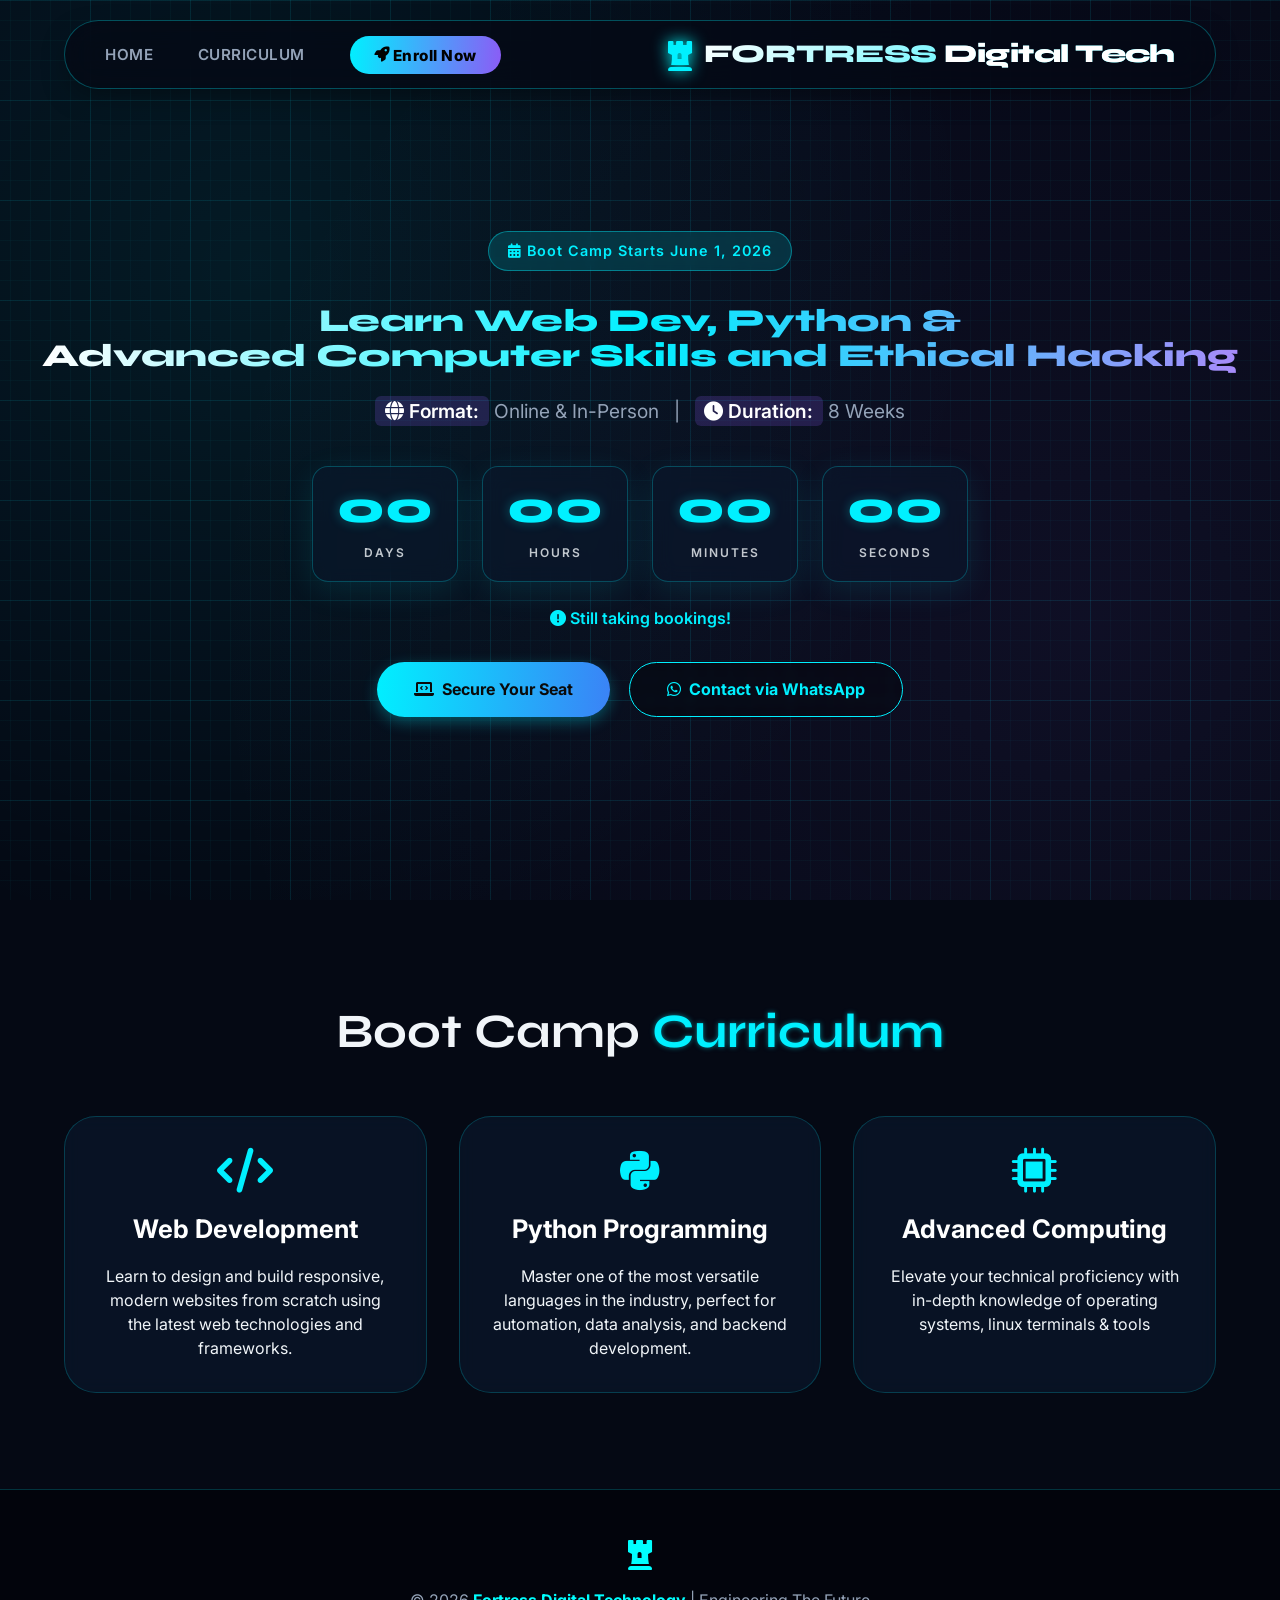
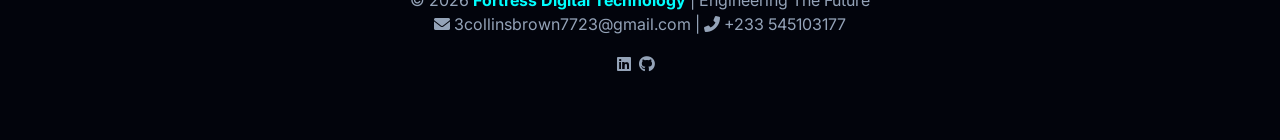
==== index.html @ ab8102ab "Update index.html" ====
<!DOCTYPE html>
<html lang="en">
<head>
    <meta charset="UTF-8">
    <meta name="viewport" content="width=device-width, initial-scale=1.0, viewport-fit=cover">
    <title>Fortress Digital Technology | Boot Camp</title>
    
    <link rel="preconnect" href="https://fonts.googleapis.com">
    <link rel="preconnect" href="https://fonts.gstatic.com" crossorigin>
    <link rel="stylesheet" href="https://cdnjs.cloudflare.com/ajax/libs/font-awesome/6.0.0-beta3/css/all.min.css">
    <link href="https://fonts.googleapis.com/css2?family=Inter:wght@300;400;600;800&family=Syne:wght@600;800&display=swap" rel="stylesheet">
    
    <style>
        * {
            margin: 0;
            padding: 0;
            box-sizing: border-box;
        }

        :root {
            --deep-space: #050914;
            --cosmic-blue: #0a192f;
            --neon-cyan: #00f0ff;
            --neon-purple: #8b5cf6;
            --glow-blue: #3b82f6;
            --text-white: #f1f5f9;
            --text-dim: #94a3b8;
            --glass-bg: rgba(15, 25, 45, 0.65);
            --glass-border: rgba(0, 240, 255, 0.2);
            --transition: all 0.35s cubic-bezier(0.2, 0.9, 0.4, 1.1);
        }

        body {
            font-family: 'Inter', sans-serif;
            background: var(--deep-space);
            color: var(--text-white);
            overflow-x: hidden;
            line-height: 1.5;
        }

        /* ========= ENGINEERING SCHEMATIC BACKGROUND ========= */
        .engineering-bg {
            position: fixed;
            top: 0;
            left: 0;
            width: 100vw;
            height: 100vh;
            background-color: var(--deep-space);
            /* Technical Blueprint Grid */
            background-image: 
                linear-gradient(rgba(0, 240, 255, 0.03) 1px, transparent 1px),
                linear-gradient(90deg, rgba(0, 240, 255, 0.03) 1px, transparent 1px),
                linear-gradient(rgba(0, 240, 255, 0.08) 1px, transparent 1px),
                linear-gradient(90deg, rgba(0, 240, 255, 0.08) 1px, transparent 1px);
            /* Minor grid 20px, Major grid 100px */
            background-size: 20px 20px, 20px 20px, 100px 100px, 100px 100px;
            background-position: center center;
            z-index: -3;
        }

        /* animated gradient orbs to complement the grid */
        .bg-orb {
            position: fixed;
            top: 0;
            left: 0;
            width: 100%;
            height: 100%;
            background: radial-gradient(circle at 20% 30%, rgba(0, 240, 255, 0.08), transparent 60%),
                        radial-gradient(circle at 85% 70%, rgba(139, 92, 246, 0.08), transparent 70%);
            pointer-events: none;
            z-index: -2;
        }

        /* custom scroll */
        ::-webkit-scrollbar { width: 6px; }
        ::-webkit-scrollbar-track { background: #0a0f1a; }
        ::-webkit-scrollbar-thumb { background: var(--neon-cyan); border-radius: 10px; }

        /* ========= MODERN GLASS NAVIGATION ========= */
        .navbar {
            position: fixed;
            top: 20px;
            left: 50%;
            transform: translateX(-50%);
            width: 90%;
            max-width: 1300px;
            background: rgba(5, 9, 20, 0.75);
            backdrop-filter: blur(18px);
            border-radius: 60px;
            padding: 0.9rem 2.5rem;
            display: flex;
            justify-content: space-between;
            align-items: center;
            z-index: 1000;
            border: 1px solid rgba(0, 240, 255, 0.3);
            box-shadow: 0 10px 30px -10px rgba(0,0,0,0.5);
            transition: all 0.3s ease;
        }

        .navbar.scrolled {
            top: 0;
            border-radius: 0 0 30px 30px;
            width: 100%;
            background: rgba(5, 9, 20, 0.95);
            border-top: none;
        }

        .logo {
            display: flex;
            align-items: center;
            gap: 12px;
        }

        .logo-icon {
            font-size: 2rem;
            color: var(--neon-cyan);
            filter: drop-shadow(0 0 8px cyan);
        }

        .logo-text {
            font-family: 'Syne', sans-serif;
            font-weight: 800;
            font-size: 1.6rem;
            letter-spacing: -0.02em;
            background: linear-gradient(135deg, #fff, var(--neon-cyan));
            -webkit-background-clip: text;
            background-clip: text;
            color: transparent;
        }

        .nav-links {
            display: flex;
            gap: 2.8rem;
            list-style: none;
            align-items: center;
        }

        .nav-links a {
            text-decoration: none;
            color: var(--text-dim);
            font-weight: 600;
            font-size: 0.95rem;
            transition: var(--transition);
            letter-spacing: 0.5px;
            position: relative;
        }

        .nav-links a:hover {
            color: var(--neon-cyan);
        }

        .nav-links a::after {
            content: '';
            position: absolute;
            bottom: -6px;
            left: 0;
            width: 0%;
            height: 2px;
            background: var(--neon-cyan);
            transition: 0.3s;
        }

        .nav-links a:hover::after {
            width: 100%;
        }

        .nav-cta {
            background: linear-gradient(95deg, var(--neon-cyan), var(--neon-purple));
            padding: 0.6rem 1.5rem;
            border-radius: 40px;
            color: #010101 !important;
            font-weight: 800 !important;
        }

        .nav-cta:hover {
            transform: scale(1.05);
            box-shadow: 0 0 15px var(--neon-cyan);
            color: black !important;
        }

        .menu-btn {
            display: none;
            font-size: 1.8rem;
            background: none;
            border: none;
            color: var(--neon-cyan);
            cursor: pointer;
        }

        /* hero section — cinematic */
        .hero {
            min-height: 100vh;
            display: flex;
            align-items: center;
            justify-content: center;
            text-align: center;
            padding: 7rem 2rem 4rem;
            position: relative;
        }

        .hero-badge {
            background: rgba(0, 240, 255, 0.15);
            border: 1px solid rgba(0,240,255,0.4);
            border-radius: 100px;
            padding: 0.5rem 1.2rem;
            display: inline-block;
            font-size: 0.9rem;
            font-weight: 600;
            letter-spacing: 1px;
            margin-bottom: 2rem;
            backdrop-filter: blur(4px);
            color: var(--neon-cyan);
        }

        .hero h1 {
            font-family: 'Syne', sans-serif;
            font-size: 2rem;
            font-weight: 800;
            line-height: 1.1;
            background: linear-gradient(to right, #ffffff, var(--neon-cyan), #a78bfa);
            -webkit-background-clip: text;
            background-clip: text;
            color: transparent;
            margin-bottom: 1.5rem;
        }

        .hero p {
            font-size: 1.2rem;
            color: var(--text-dim);
            max-width: 650px;
            margin: 0 auto 1rem;
        }
        
        .hero-highlight {
            font-weight: 600;
            color: #fff;
            background: rgba(139, 92, 246, 0.2);
            padding: 0.2rem 0.6rem;
            border-radius: 6px;
        }

        /* ========= ANIMATED COUNTDOWN CLOCK STYLES ========= */
        .countdown-container {
            display: flex;
            justify-content: center;
            gap: 1.5rem;
            margin: 2.5rem 0 1.5rem 0;
            flex-wrap: wrap;
        }

        .countdown-box {
            background: rgba(10, 25, 47, 0.5);
            backdrop-filter: blur(10px);
            border: 1px solid rgba(0, 240, 255, 0.25);
            border-radius: 16px;
            padding: 1.2rem 1.5rem;
            min-width: 100px;
            box-shadow: 0 8px 32px 0 rgba(0, 240, 255, 0.1);
            display: flex;
            flex-direction: column;
            align-items: center;
            transition: var(--transition);
        }

        .countdown-box:hover {
            border-color: var(--neon-cyan);
            box-shadow: 0 8px 32px 0 rgba(0, 240, 255, 0.25);
            transform: translateY(-3px);
        }

        .countdown-number {
            font-family: 'Syne', sans-serif;
            font-size: 2.8rem;
            font-weight: 800;
            color: var(--neon-cyan);
            line-height: 1;
            text-shadow: 0 0 12px rgba(0, 240, 255, 0.3);
            display: inline-block;
        }

        .countdown-label {
            font-size: 0.75rem;
            text-transform: uppercase;
            letter-spacing: 2px;
            color: var(--text-white);
            margin-top: 0.8rem;
            font-weight: 600;
            opacity: 0.8;
        }

        /* The Animation Keyframes */
        @keyframes tickPulse {
            0% { transform: scale(1); text-shadow: 0 0 12px rgba(0, 240, 255, 0.3); }
            50% { transform: scale(1.15); color: #fff; text-shadow: 0 0 25px rgba(0, 240, 255, 0.9); }
            100% { transform: scale(1); text-shadow: 0 0 12px rgba(0, 240, 255, 0.3); }
        }

        .animate-tick {
            animation: tickPulse 0.3s ease-out;
        }
        /* =================================================== */

        .hero-buttons {
            display: flex;
            gap: 1.2rem;
            justify-content: center;
            flex-wrap: wrap;
            margin-top: 2rem;
        }

        .btn-primary {
            background: linear-gradient(95deg, #00f0ff, #3b82f6);
            padding: 0.9rem 2.3rem;
            border-radius: 40px;
            font-weight: 700;
            text-decoration: none;
            color: #0a0a0a;
            transition: 0.2s;
            border: none;
            font-size: 1rem;
            box-shadow: 0 5px 15px rgba(0,240,255,0.3);
            display: inline-flex;
            align-items: center;
            gap: 8px;
        }

        .btn-secondary {
            background: transparent;
            border: 1.5px solid var(--neon-cyan);
            padding: 0.9rem 2.3rem;
            border-radius: 40px;
            font-weight: 700;
            text-decoration: none;
            color: var(--neon-cyan);
            transition: 0.2s;
            display: inline-flex;
            align-items: center;
            gap: 8px;
            background: rgba(0, 0, 0, 0.3);
            backdrop-filter: blur(4px);
        }

        .btn-primary:hover {
            transform: translateY(-3px);
            box-shadow: 0 10px 25px rgba(0,240,255,0.5);
        }

        .btn-secondary:hover {
            background: rgba(0,240,255,0.2);
            transform: translateY(-3px);
        }

        /* sections */
        section {
            padding: 6rem 5%;
            max-width: 1400px;
            margin: 0 auto;
        }

        .section-title {
            font-family: 'Syne', sans-serif;
            font-size: 3rem;
            font-weight: 700;
            text-align: center;
            margin-bottom: 3rem;
        }

        .section-title span {
            color: var(--neon-cyan);
            text-shadow: 0 0 5px rgba(0,240,255,0.5);
        }

        .services-grid {
            display: grid;
            grid-template-columns: repeat(auto-fit, minmax(280px, 1fr));
            gap: 2rem;
            margin-top: 2rem;
        }

        .service-card {
            background: rgba(10, 25, 47, 0.6);
            backdrop-filter: blur(8px);
            border-radius: 2rem;
            padding: 2rem;
            transition: var(--transition);
            border: 1px solid rgba(0,240,255,0.2);
            text-align: center;
        }

        .service-card:hover {
            transform: translateY(-12px);
            border-color: var(--neon-cyan);
            box-shadow: 0 20px 35px -12px rgba(0,240,255,0.2);
        }

        .service-icon {
            font-size: 2.8rem;
            color: var(--neon-cyan);
            margin-bottom: 1rem;
        }

        .service-card h3 {
            font-size: 1.6rem;
            margin-bottom: 1rem;
            color: #fff;
        }

        footer {
            text-align: center;
            padding: 3rem;
            border-top: 1px solid rgba(0,240,255,0.2);
            background: #02040c;
            color: var(--text-dim);
            position: relative;
            z-index: 10;
        }

        .reveal {
            opacity: 0;
            transform: translateY(35px);
            transition: all 0.9s cubic-bezier(0.2, 0.9, 0.3, 1.2);
        }

        .reveal.active {
            opacity: 1;
            transform: translateY(0);
        }

        @media (max-width: 900px) {
            .navbar {
                width: 95%;
                padding: 0.8rem 1.5rem;
            }
            .nav-links {
                position: fixed;
                top: 0;
                right: -100%;
                height: 100vh;
                width: 70%;
                background: #050b18f2;
                backdrop-filter: blur(20px);
                flex-direction: column;
                justify-content: center;
                gap: 2rem;
                transition: 0.4s;
                border-left: 1px solid cyan;
                z-index: 999;
            }
            .nav-links.active {
                right: 0;
            }
            .menu-btn {
                display: block;
                z-index: 1001;
            }
            .hero h1 {
                font-size: 2.8rem;
            }
            .section-title {
                font-size: 2.2rem;
            }
        }

        @media (max-width: 550px) {
            .hero h1 { font-size: 2rem; }
            .countdown-container { gap: 0.8rem; }
            .countdown-box { padding: 0.8rem 1rem; min-width: 75px; border-radius: 12px; }
            .countdown-number { font-size: 2rem; }
            .countdown-label { font-size: 0.65rem; }
        }
    </style>
</head>
<body>

<!-- Technical Engineering Background Elements -->
<div class="engineering-bg"></div>
<div class="bg-orb"></div>

<nav class="navbar" id="navbar">
    <ul class="nav-links" id="navLinks">
        <li><a href="/index.html">HOME</a></li>
        <li><a href="#curriculum">CURRICULUM</a></li>
        <li><a href="#enroll" class="nav-cta"><i class="fas fa-rocket"></i> Enroll Now</a></li>
    </ul>
    <div class="logo">
        <i class="fas fa-chess-rook logo-icon"></i>
        <span class="logo-text">FORTRESS<span style="color:white"> Digital Tech</span></span>
    </div>

    <button class="menu-btn" id="menuToggle"><i class="fas fa-bars"></i></button>
</nav>

<section id="home" class="hero">
    <div class="hero-content reveal">
        <div class="hero-badge"><i class="fas fa-calendar-alt"></i> Boot Camp Starts June 1, 2026</div>
        
        <h1>Learn Web Dev, Python & <br><span>Advanced Computer Skills and Ethical Hacking </span></h1>
        
     
        <p style="margin-top: 1.5rem;">
            <span class="hero-highlight"><i class="fas fa-globe"></i> Format:</span> Online & In-Person &nbsp;&nbsp;|&nbsp;&nbsp; 
            <span class="hero-highlight"><i class="fas fa-clock"></i> Duration:</span> 8 Weeks
        </p>

        <!-- ========= COUNTDOWN CLOCK HTML ========= -->
        <div class="countdown-container">
            <div class="countdown-box">
                <span id="days" class="countdown-number">00</span>
                <span class="countdown-label">Days</span>
            </div>
            <div class="countdown-box">
                <span id="hours" class="countdown-number">00</span>
                <span class="countdown-label">Hours</span>
            </div>
            <div class="countdown-box">
                <span id="minutes" class="countdown-number">00</span>
                <span class="countdown-label">Minutes</span>
            </div>
            <div class="countdown-box">
                <span id="seconds" class="countdown-number">00</span>
                <span class="countdown-label">Seconds</span>
            </div>
        </div>
        <!-- ======================================== -->

        <p style="color: var(--neon-cyan); font-weight: 600; font-size: 1rem; margin-top: 0.5rem;">
            <i class="fas fa-exclamation-circle"></i> Still taking bookings!
        </p>

        <div class="hero-buttons">
            <a href="mailto:3collinsbrown7723@gmail.com" class="btn-primary"><i class="fas fa-laptop-code"></i> Secure Your Seat</a>
            <a href="https://wa.me/233545103177" class="btn-secondary" target="_blank"><i class="fab fa-whatsapp"></i> Contact via WhatsApp</a>
        </div>
    </div>
</section>

<section id="curriculum">
    <h2 class="section-title">Boot Camp <span>Curriculum</span></h2>
    <div class="services-grid reveal">
        <div class="service-card">
            <i class="fas fa-code service-icon"></i>
            <h3>Web Development</h3>
            <p>Learn to design and build responsive, modern websites from scratch using the latest web technologies and frameworks.</p>
        </div>
        <div class="service-card">
            <i class="fab fa-python service-icon"></i>
            <h3>Python Programming</h3>
            <p>Master one of the most versatile languages in the industry, perfect for automation, data analysis, and backend development.</p>
        </div>
        <div class="service-card">
            <i class="fas fa-microchip service-icon"></i>
            <h3>Advanced Computing</h3>
            <p>Elevate your technical proficiency with in-depth knowledge of operating systems, linux terminals & tools</p>
        </div>
    </div>
</section>

<footer>
    <div style="margin-bottom: 1rem;">
        <i class="fas fa-chess-rook" style="font-size: 2rem; color: cyan;"></i>
        <p style="margin-top: 1rem;">&copy; 2026 <strong style="color:cyan;">Fortress Digital Technology</strong> | Engineering The Future</p>
        <p><i class="fas fa-envelope"></i> 3collinsbrown7723@gmail.com  |  <i class="fas fa-phone-alt"></i> +233 545103177</p>
        <div style="margin-top: 1rem; letter-spacing: 2px;">
            <i class="fab fa-linkedin"></i>  <i class="fab fa-github"></i>  <i class="fab fa-x-twitter"></i>
        </div>
    </div>
</footer>

<script>
    // INTERACTIVITY: SCROLL NAV, MOBILE MENU, REVEAL ANIMATIONS, SMOOTH SCROLL
    const navbar = document.getElementById('navbar');
    const menuBtn = document.getElementById('menuToggle');
    const navLinks = document.getElementById('navLinks');
    
    window.addEventListener('scroll', () => {
        if (window.scrollY > 50) {
            navbar.classList.add('scrolled');
        } else {
            navbar.classList.remove('scrolled');
        }
    });

    menuBtn.addEventListener('click', () => {
        navLinks.classList.toggle('active');
        const icon = menuBtn.querySelector('i');
        if (navLinks.classList.contains('active')) {
            icon.classList.remove('fa-bars');
            icon.classList.add('fa-times');
        } else {
            icon.classList.remove('fa-times');
            icon.classList.add('fa-bars');
        }
    });

    document.querySelectorAll('.nav-links a').forEach(link => {
        link.addEventListener('click', () => {
            navLinks.classList.remove('active');
            const icon = menuBtn.querySelector('i');
            icon.classList.remove('fa-times');
            icon.classList.add('fa-bars');
        });
    });

    document.querySelectorAll('a[href^="#"]').forEach(anchor => {
        anchor.addEventListener('click', function(e) {
            e.preventDefault();
            const targetId = this.getAttribute('href');
            if (targetId === "#") return;
            const target = document.querySelector(targetId);
            if (target) {
                const offset = 90;
                const elementPos = target.getBoundingClientRect().top + window.scrollY;
                window.scrollTo({ top: elementPos - offset, behavior: 'smooth' });
            }
        });
    });

    const reveals = document.querySelectorAll('.reveal');
    const observer = new IntersectionObserver((entries) => {
        entries.forEach(entry => {
            if (entry.isIntersecting) {
                entry.target.classList.add('active');
                observer.unobserve(entry.target);
            }
        });
    }, { threshold: 0.1, rootMargin: "0px 0px -30px 0px" });
    reveals.forEach(el => observer.observe(el));


    // ========= ANIMATED COUNTDOWN CLOCK LOGIC =========
    const countDownDate = new Date("June 1, 2026 00:00:00").getTime();
    
    // Helper function to animate numbers when they change
    function updateAndAnimate(id, newValue) {
        const element = document.getElementById(id);
        if (element.innerHTML !== newValue) {
            element.innerHTML = newValue;
            
            // Remove the class, trigger a reflow, and add it back to restart the CSS animation
            element.classList.remove('animate-tick');
            void element.offsetWidth; 
            element.classList.add('animate-tick');
        }
    }

    const countdownTimer = setInterval(function() {
        const now = new Date().getTime();
        const distance = countDownDate - now;

        const days = Math.floor(distance / (1000 * 60 * 60 * 24));
        const hours = Math.floor((distance % (1000 * 60 * 60 * 24)) / (1000 * 60 * 60));
        const minutes = Math.floor((distance % (1000 * 60 * 60)) / (1000 * 60));
        const seconds = Math.floor((distance % (1000 * 60)) / 1000);

        // Format to always show 2 digits and trigger the pop animation
        updateAndAnimate("days", days.toString().padStart(2, '0'));
        updateAndAnimate("hours", hours.toString().padStart(2, '0'));
        updateAndAnimate("minutes", minutes.toString().padStart(2, '0'));
        updateAndAnimate("seconds", seconds.toString().padStart(2, '0'));

        if (distance < 0) {
            clearInterval(countdownTimer);
            document.getElementById("days").innerHTML = "00";
            document.getElementById("hours").innerHTML = "00";
            document.getElementById("minutes").innerHTML = "00";
            document.getElementById("seconds").innerHTML = "00";
        }
    }, 1000);

    console.log("⚡ Fortress Next-Gen Interface — Operational");
</script>
</body>
</html>
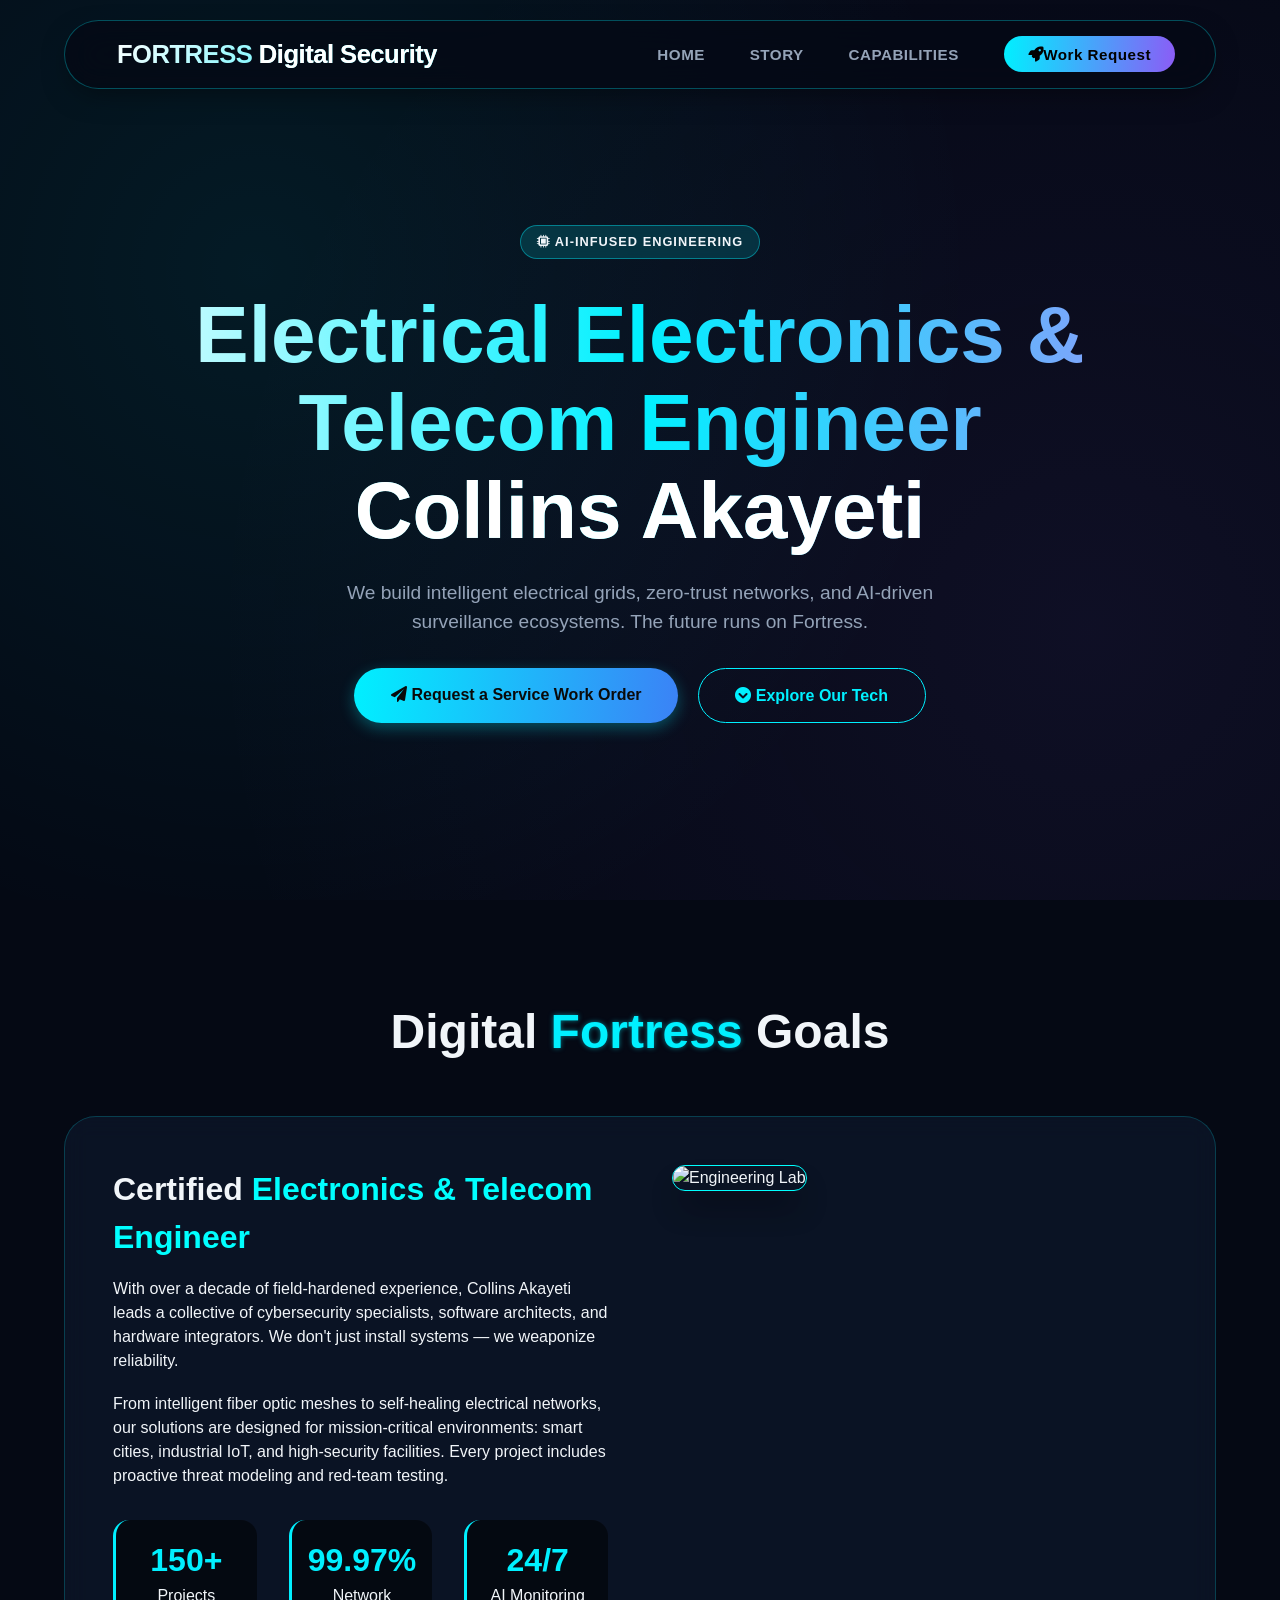
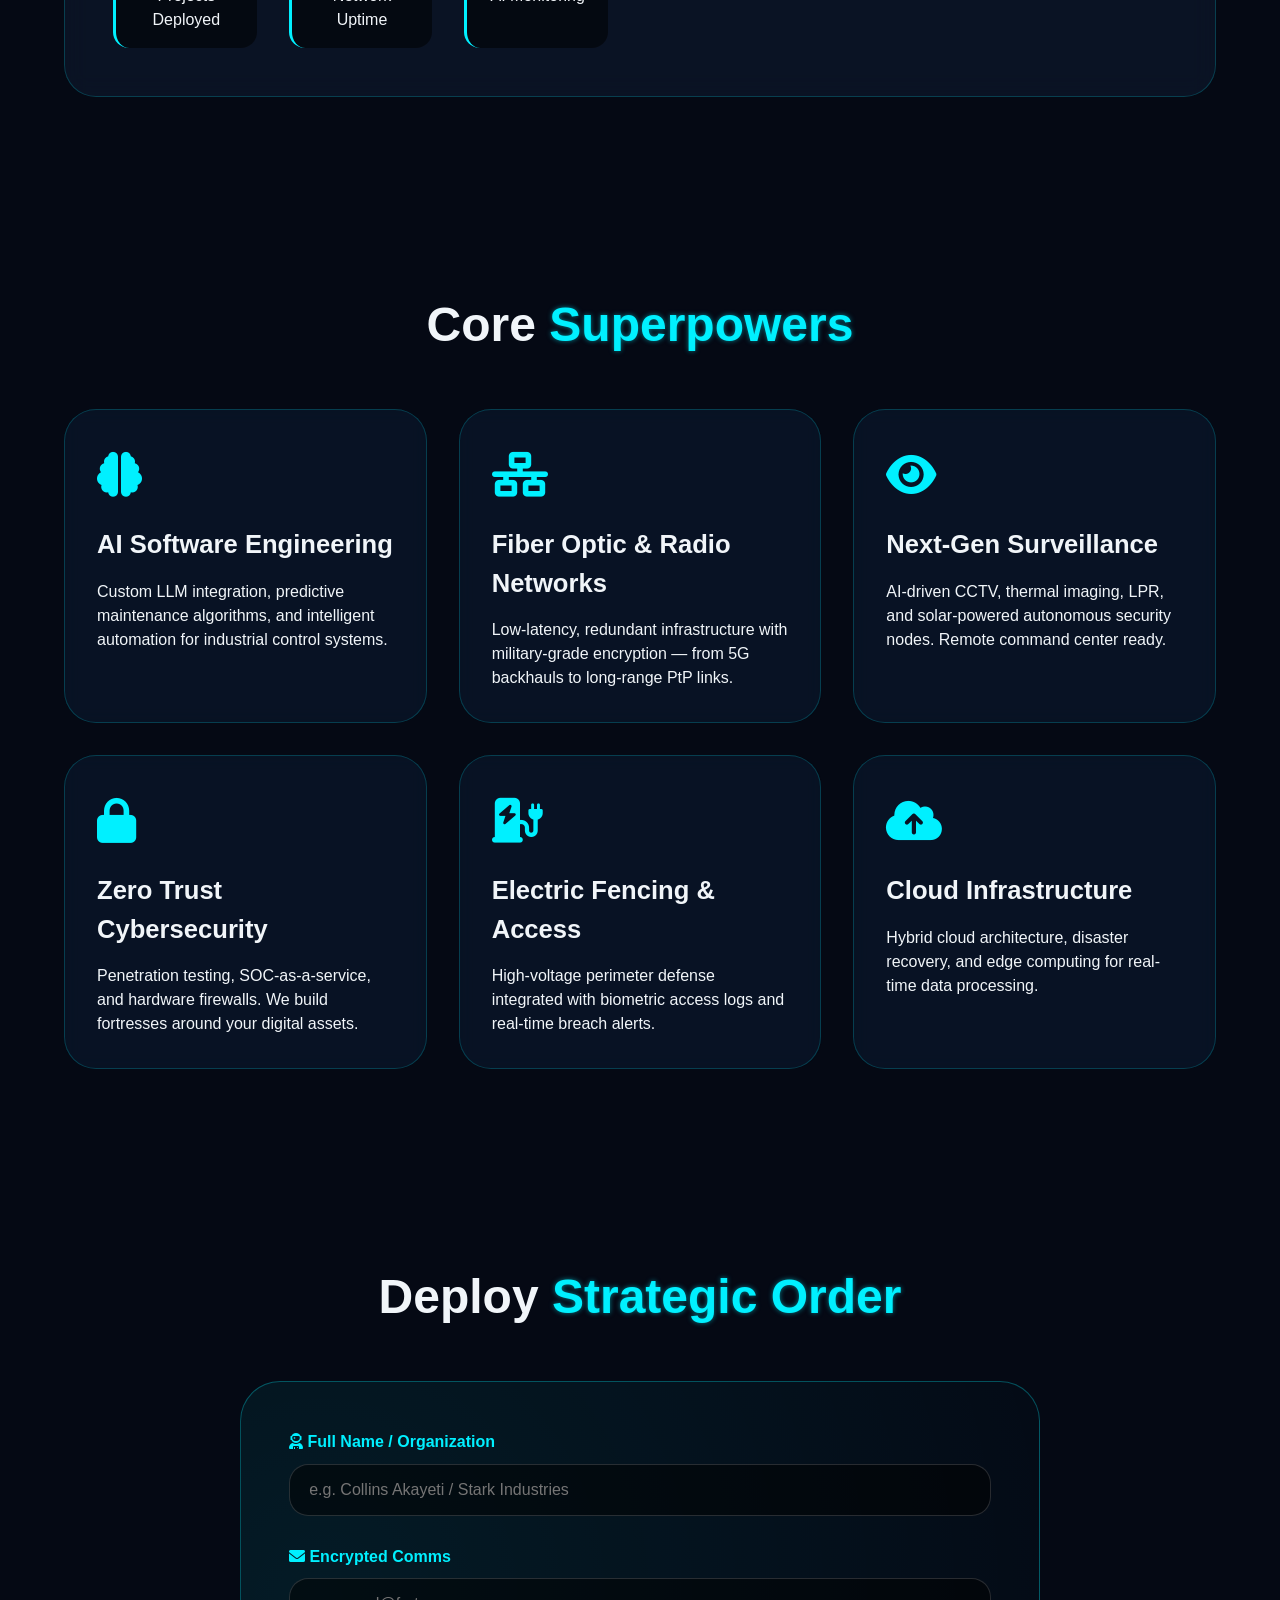
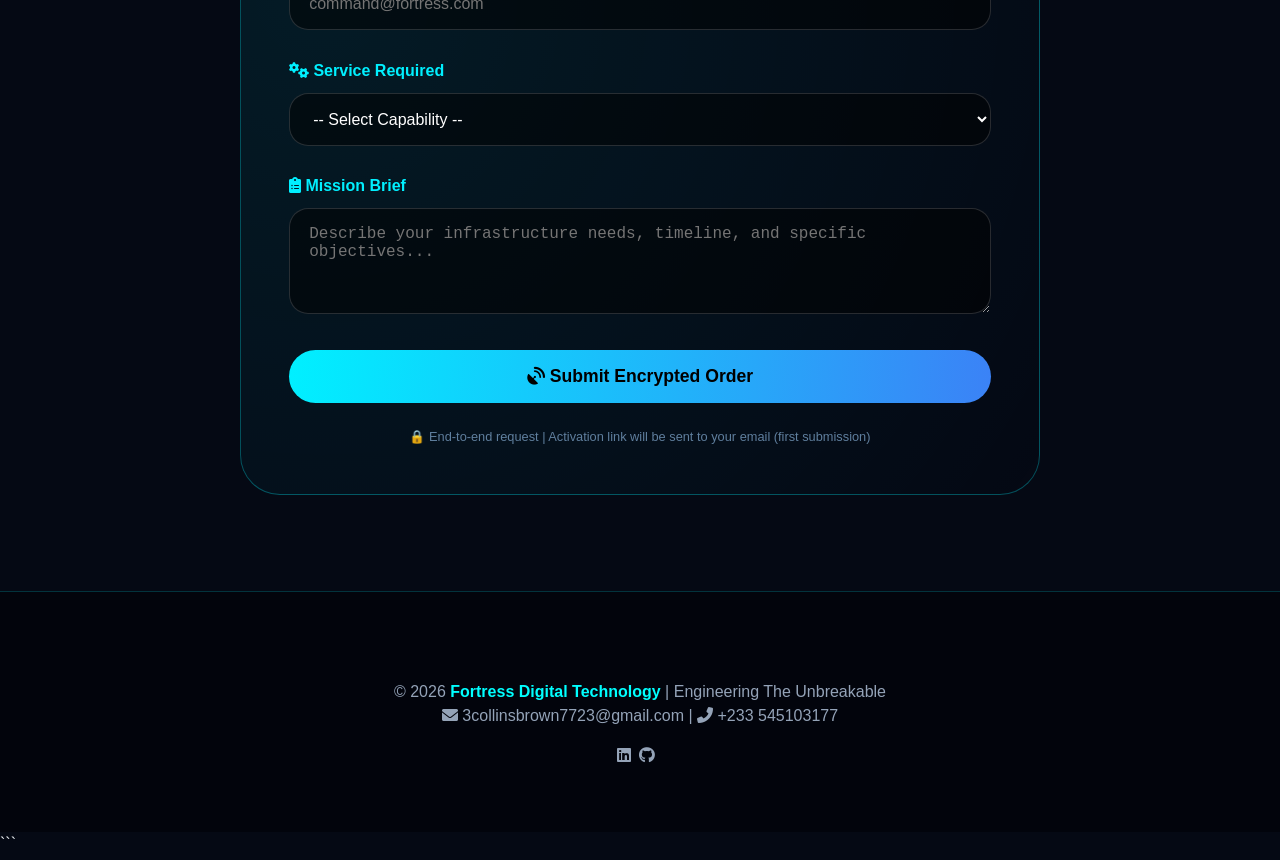
==== commit da854621: "Update index.html" ====
--- a/index.html
+++ b/index.html
@@ -1,14 +1,15 @@
+
 <!DOCTYPE html>
 <html lang="en">
 <head>
     <meta charset="UTF-8">
     <meta name="viewport" content="width=device-width, initial-scale=1.0, viewport-fit=cover">
-    <title>Fortress Digital Technology | Boot Camp</title>
+    <title>Fortress Digital | Engineering the Future with AI & Telecom</title>
     
+    <!-- Google Fonts + Font Awesome 6 (Free) -->
     <link rel="preconnect" href="https://fonts.googleapis.com">
     <link rel="preconnect" href="https://fonts.gstatic.com" crossorigin>
     <link rel="stylesheet" href="https://cdnjs.cloudflare.com/ajax/libs/font-awesome/6.0.0-beta3/css/all.min.css">
-    <link href="https://fonts.googleapis.com/css2?family=Inter:wght@300;400;600;800&family=Syne:wght@600;800&display=swap" rel="stylesheet">
     
     <style>
         * {
@@ -38,27 +39,7 @@
             line-height: 1.5;
         }
 
-        /* ========= ENGINEERING SCHEMATIC BACKGROUND ========= */
-        .engineering-bg {
-            position: fixed;
-            top: 0;
-            left: 0;
-            width: 100vw;
-            height: 100vh;
-            background-color: var(--deep-space);
-            /* Technical Blueprint Grid */
-            background-image: 
-                linear-gradient(rgba(0, 240, 255, 0.03) 1px, transparent 1px),
-                linear-gradient(90deg, rgba(0, 240, 255, 0.03) 1px, transparent 1px),
-                linear-gradient(rgba(0, 240, 255, 0.08) 1px, transparent 1px),
-                linear-gradient(90deg, rgba(0, 240, 255, 0.08) 1px, transparent 1px);
-            /* Minor grid 20px, Major grid 100px */
-            background-size: 20px 20px, 20px 20px, 100px 100px, 100px 100px;
-            background-position: center center;
-            z-index: -3;
-        }
-
-        /* animated gradient orbs to complement the grid */
+        /* animated grid background */
         .bg-orb {
             position: fixed;
             top: 0;
@@ -202,19 +183,18 @@
             background: rgba(0, 240, 255, 0.15);
             border: 1px solid rgba(0,240,255,0.4);
             border-radius: 100px;
-            padding: 0.5rem 1.2rem;
+            padding: 0.4rem 1rem;
             display: inline-block;
-            font-size: 0.9rem;
+            font-size: 0.8rem;
             font-weight: 600;
             letter-spacing: 1px;
             margin-bottom: 2rem;
             backdrop-filter: blur(4px);
-            color: var(--neon-cyan);
         }
 
         .hero h1 {
             font-family: 'Syne', sans-serif;
-            font-size: 2rem;
+            font-size: 5rem;
             font-weight: 800;
             line-height: 1.1;
             background: linear-gradient(to right, #ffffff, var(--neon-cyan), #a78bfa);
@@ -228,84 +208,14 @@
             font-size: 1.2rem;
             color: var(--text-dim);
             max-width: 650px;
-            margin: 0 auto 1rem;
-        }
-        
-        .hero-highlight {
-            font-weight: 600;
-            color: #fff;
-            background: rgba(139, 92, 246, 0.2);
-            padding: 0.2rem 0.6rem;
-            border-radius: 6px;
-        }
-
-        /* ========= ANIMATED COUNTDOWN CLOCK STYLES ========= */
-        .countdown-container {
-            display: flex;
-            justify-content: center;
-            gap: 1.5rem;
-            margin: 2.5rem 0 1.5rem 0;
-            flex-wrap: wrap;
-        }
-
-        .countdown-box {
-            background: rgba(10, 25, 47, 0.5);
-            backdrop-filter: blur(10px);
-            border: 1px solid rgba(0, 240, 255, 0.25);
-            border-radius: 16px;
-            padding: 1.2rem 1.5rem;
-            min-width: 100px;
-            box-shadow: 0 8px 32px 0 rgba(0, 240, 255, 0.1);
-            display: flex;
-            flex-direction: column;
-            align-items: center;
-            transition: var(--transition);
-        }
-
-        .countdown-box:hover {
-            border-color: var(--neon-cyan);
-            box-shadow: 0 8px 32px 0 rgba(0, 240, 255, 0.25);
-            transform: translateY(-3px);
-        }
-
-        .countdown-number {
-            font-family: 'Syne', sans-serif;
-            font-size: 2.8rem;
-            font-weight: 800;
-            color: var(--neon-cyan);
-            line-height: 1;
-            text-shadow: 0 0 12px rgba(0, 240, 255, 0.3);
-            display: inline-block;
-        }
-
-        .countdown-label {
-            font-size: 0.75rem;
-            text-transform: uppercase;
-            letter-spacing: 2px;
-            color: var(--text-white);
-            margin-top: 0.8rem;
-            font-weight: 600;
-            opacity: 0.8;
-        }
-
-        /* The Animation Keyframes */
-        @keyframes tickPulse {
-            0% { transform: scale(1); text-shadow: 0 0 12px rgba(0, 240, 255, 0.3); }
-            50% { transform: scale(1.15); color: #fff; text-shadow: 0 0 25px rgba(0, 240, 255, 0.9); }
-            100% { transform: scale(1); text-shadow: 0 0 12px rgba(0, 240, 255, 0.3); }
-        }
-
-        .animate-tick {
-            animation: tickPulse 0.3s ease-out;
-        }
-        /* =================================================== */
+            margin: 0 auto 2rem;
+        }
 
         .hero-buttons {
             display: flex;
             gap: 1.2rem;
             justify-content: center;
             flex-wrap: wrap;
-            margin-top: 2rem;
         }
 
         .btn-primary {
@@ -319,9 +229,6 @@
             border: none;
             font-size: 1rem;
             box-shadow: 0 5px 15px rgba(0,240,255,0.3);
-            display: inline-flex;
-            align-items: center;
-            gap: 8px;
         }
 
         .btn-secondary {
@@ -333,11 +240,6 @@
             text-decoration: none;
             color: var(--neon-cyan);
             transition: 0.2s;
-            display: inline-flex;
-            align-items: center;
-            gap: 8px;
-            background: rgba(0, 0, 0, 0.3);
-            backdrop-filter: blur(4px);
         }
 
         .btn-primary:hover {
@@ -346,7 +248,7 @@
         }
 
         .btn-secondary:hover {
-            background: rgba(0,240,255,0.2);
+            background: rgba(0,240,255,0.1);
             transform: translateY(-3px);
         }
 
@@ -370,6 +272,39 @@
             text-shadow: 0 0 5px rgba(0,240,255,0.5);
         }
 
+        /* about modern grid */
+        .about-grid {
+            display: grid;
+            grid-template-columns: 1fr 1fr;
+            gap: 4rem;
+            background: var(--glass-bg);
+            backdrop-filter: blur(12px);
+            border-radius: 2rem;
+            padding: 3rem;
+            border: 1px solid var(--glass-border);
+        }
+
+        .about-stats {
+            display: flex;
+            gap: 2rem;
+            margin-top: 2rem;
+        }
+
+        .stat {
+            background: rgba(0,0,0,0.5);
+            padding: 1rem;
+            border-radius: 1rem;
+            text-align: center;
+            flex: 1;
+            border-left: 3px solid var(--neon-cyan);
+        }
+
+        .stat h4 {
+            font-size: 2rem;
+            color: var(--neon-cyan);
+        }
+
+        /* service cards premium */
         .services-grid {
             display: grid;
             grid-template-columns: repeat(auto-fit, minmax(280px, 1fr));
@@ -384,7 +319,6 @@
             padding: 2rem;
             transition: var(--transition);
             border: 1px solid rgba(0,240,255,0.2);
-            text-align: center;
         }
 
         .service-card:hover {
@@ -402,19 +336,68 @@
         .service-card h3 {
             font-size: 1.6rem;
             margin-bottom: 1rem;
-            color: #fff;
-        }
-
+        }
+
+        /* work order form - elevated */
+        .form-wrapper {
+            background: radial-gradient(circle at 10% 30%, rgba(0,240,255,0.08), transparent);
+            border-radius: 2.5rem;
+            padding: 3rem;
+            border: 1px solid rgba(0,240,255,0.3);
+            max-width: 800px;
+            margin: 0 auto;
+        }
+
+        .input-group {
+            margin-bottom: 1.8rem;
+        }
+
+        .input-group label {
+            display: block;
+            margin-bottom: 0.6rem;
+            font-weight: 600;
+            color: var(--neon-cyan);
+        }
+
+        .input-group input, .input-group select, .input-group textarea {
+            width: 100%;
+            padding: 1rem 1.2rem;
+            background: rgba(0,0,0,0.5);
+            border: 1px solid rgba(255,255,255,0.15);
+            border-radius: 1.2rem;
+            color: white;
+            font-size: 1rem;
+            transition: 0.2s;
+        }
+
+        .input-group input:focus, .input-group select:focus, .input-group textarea:focus {
+            outline: none;
+            border-color: var(--neon-cyan);
+            box-shadow: 0 0 12px rgba(0,240,255,0.3);
+        }
+
+        button[type="submit"] {
+            background: linear-gradient(95deg, #00f0ff, #3b82f6);
+            width: 100%;
+            padding: 1rem;
+            border: none;
+            border-radius: 2rem;
+            font-weight: 800;
+            font-size: 1.1rem;
+            cursor: pointer;
+            transition: 0.2s;
+        }
+
+        /* footer */
         footer {
             text-align: center;
             padding: 3rem;
             border-top: 1px solid rgba(0,240,255,0.2);
             background: #02040c;
             color: var(--text-dim);
-            position: relative;
-            z-index: 10;
-        }
-
+        }
+
+        /* animation reveal */
         .reveal {
             opacity: 0;
             transform: translateY(35px);
@@ -426,6 +409,7 @@
             transform: translateY(0);
         }
 
+        /* responsive */
         @media (max-width: 900px) {
             .navbar {
                 width: 95%;
@@ -456,6 +440,10 @@
             .hero h1 {
                 font-size: 2.8rem;
             }
+            .about-grid {
+                grid-template-columns: 1fr;
+                padding: 1.5rem;
+            }
             .section-title {
                 font-size: 2.2rem;
             }
@@ -463,102 +451,166 @@
 
         @media (max-width: 550px) {
             .hero h1 { font-size: 2rem; }
-            .countdown-container { gap: 0.8rem; }
-            .countdown-box { padding: 0.8rem 1rem; min-width: 75px; border-radius: 12px; }
-            .countdown-number { font-size: 2rem; }
-            .countdown-label { font-size: 0.65rem; }
         }
     </style>
 </head>
 <body>
 
-<!-- Technical Engineering Background Elements -->
-<div class="engineering-bg"></div>
 <div class="bg-orb"></div>
 
+<!-- MODERN NAVIGATION BAR (COMPLETE REDESIGN) -->
 <nav class="navbar" id="navbar">
+    <div class="logo">
+        <i class="fas fa-shield-halos logo-icon"></i>
+        <span class="logo-text">FORTRESS<span style="color:white"> Digital Security</span></span>
+    </div>
     <ul class="nav-links" id="navLinks">
-        <li><a href="/index.html">HOME</a></li>
-        <li><a href="#curriculum">CURRICULUM</a></li>
-        <li><a href="#enroll" class="nav-cta"><i class="fas fa-rocket"></i> Enroll Now</a></li>
+        <li><a href="#home">HOME</a></li>
+        <li><a href="#about">STORY</a></li>
+        <li><a href="#services">CAPABILITIES</a></li>
+        <li><a href="#workorder" class="nav-cta"><i class="fas fa-rocket"></i>Work Request</a></li>
     </ul>
-    <div class="logo">
-        <i class="fas fa-chess-rook logo-icon"></i>
-        <span class="logo-text">FORTRESS<span style="color:white"> Digital Tech</span></span>
-    </div>
-
     <button class="menu-btn" id="menuToggle"><i class="fas fa-bars"></i></button>
 </nav>
 
+<!-- HERO / HOME SECTION -->
 <section id="home" class="hero">
     <div class="hero-content reveal">
-        <div class="hero-badge"><i class="fas fa-calendar-alt"></i> Boot Camp Starts June 1, 2026</div>
-        
-        <h1>Learn Web Dev, Python & <br><span>Advanced Computer Skills and Ethical Hacking </span></h1>
-        
-     
-        <p style="margin-top: 1.5rem;">
-            <span class="hero-highlight"><i class="fas fa-globe"></i> Format:</span> Online & In-Person &nbsp;&nbsp;|&nbsp;&nbsp; 
-            <span class="hero-highlight"><i class="fas fa-clock"></i> Duration:</span> 8 Weeks
-        </p>
-
-        <!-- ========= COUNTDOWN CLOCK HTML ========= -->
-        <div class="countdown-container">
-            <div class="countdown-box">
-                <span id="days" class="countdown-number">00</span>
-                <span class="countdown-label">Days</span>
-            </div>
-            <div class="countdown-box">
-                <span id="hours" class="countdown-number">00</span>
-                <span class="countdown-label">Hours</span>
-            </div>
-            <div class="countdown-box">
-                <span id="minutes" class="countdown-number">00</span>
-                <span class="countdown-label">Minutes</span>
-            </div>
-            <div class="countdown-box">
-                <span id="seconds" class="countdown-number">00</span>
-                <span class="countdown-label">Seconds</span>
-            </div>
-        </div>
-        <!-- ======================================== -->
-
-        <p style="color: var(--neon-cyan); font-weight: 600; font-size: 1rem; margin-top: 0.5rem;">
-            <i class="fas fa-exclamation-circle"></i> Still taking bookings!
-        </p>
-
+        <div class="hero-badge">
+            <i class="fas fa-microchip"></i> AI-INFUSED ENGINEERING
+        </div>
+        <h1>Electrical Electronics & Telecom Engineer<br><span style="color:white">Collins Akayeti</span></h1>
+        <p>We build intelligent electrical grids, zero-trust networks, and AI-driven surveillance ecosystems. The future runs on Fortress.</p>
         <div class="hero-buttons">
-            <a href="mailto:3collinsbrown7723@gmail.com" class="btn-primary"><i class="fas fa-laptop-code"></i> Secure Your Seat</a>
-            <a href="https://wa.me/233545103177" class="btn-secondary" target="_blank"><i class="fab fa-whatsapp"></i> Contact via WhatsApp</a>
+            <a href="#workorder" class="btn-primary"><i class="fas fa-paper-plane"></i> Request a Service Work Order</a>
+            <a href="#about" class="btn-secondary"><i class="fas fa-chevron-circle-down"></i> Explore Our Tech</a>
         </div>
     </div>
 </section>
 
-<section id="curriculum">
-    <h2 class="section-title">Boot Camp <span>Curriculum</span></h2>
-    <div class="services-grid reveal">
-        <div class="service-card">
-            <i class="fas fa-code service-icon"></i>
-            <h3>Web Development</h3>
-            <p>Learn to design and build responsive, modern websites from scratch using the latest web technologies and frameworks.</p>
-        </div>
-        <div class="service-card">
-            <i class="fab fa-python service-icon"></i>
-            <h3>Python Programming</h3>
-            <p>Master one of the most versatile languages in the industry, perfect for automation, data analysis, and backend development.</p>
-        </div>
-        <div class="service-card">
-            <i class="fas fa-microchip service-icon"></i>
-            <h3>Advanced Computing</h3>
-            <p>Elevate your technical proficiency with in-depth knowledge of operating systems, linux terminals & tools</p>
+<!-- ABOUT SECTION (Enhanced) -->
+<section id="about">
+    <h2 class="section-title reveal">Digital <span>Fortress</span> Goals</h2>
+    <div class="about-grid reveal">
+        <div>
+            <h3 style="font-size: 2rem; margin-bottom: 1rem;">Certified <span style="color:cyan;">Electronics & Telecom Engineer</span></h3>
+            <p style="margin-bottom: 1.2rem;">With over a decade of field-hardened experience, 
+                Collins Akayeti leads a collective of cybersecurity specialists, software architects,
+                 and hardware integrators. We don't just install systems — we weaponize reliability.</p>
+            <p>From intelligent fiber optic meshes to self-healing electrical networks, our solutions are designed for mission-critical environments: smart cities, industrial IoT, and high-security facilities. Every project includes proactive threat modeling and red-team testing.</p>
+            <div class="about-stats">
+                <div class="stat"><h4>150+</h4><p>Projects Deployed</p></div>
+                <div class="stat"><h4>99.97%</h4><p>Network Uptime</p></div>
+                <div class="stat"><h4>24/7</h4><p>AI Monitoring</p></div>
+            </div>
+        </div>
+        <div>
+            <img src="https://images.unsplash.com/photo-1581091226033-d5c48150dbaa?auto=format&fit=crop&w=800&q=80" alt="Engineering Lab" style="width:100%; border-radius: 28px; box-shadow: 0 20px 30px -10px black; border: 1px solid cyan;">
         </div>
     </div>
 </section>
 
+<!-- SERVICES - CORE SPECIALIZATIONS (Better & fresher) -->
+<section id="services">
+    <h2 class="section-title reveal">Core <span>Superpowers</span></h2>
+    <div class="services-grid">
+        <div class="service-card reveal">
+                        <a href="softwareengineering.html">
+                            <div class="service-icon"><i class="fas fa-brain"></i></div>
+                        </a>
+                        
+            <h3>AI Software Engineering</h3>
+            <p>Custom LLM integration, predictive maintenance algorithms, and intelligent automation for industrial control systems.</p>
+        </div>
+        <div class="service-card reveal">
+                        <a href="fiber.html">
+                            <div class="service-icon"><i class="fas fa-network-wired"></i></div>
+                        </a>
+
+            <h3>Fiber Optic & Radio Networks</h3>
+            <p>Low-latency, redundant infrastructure with military-grade encryption — from 5G backhauls to long-range PtP links.</p>
+        </div>
+
+        <div class="service-card reveal">
+                        <a href="softwareengineering.html">
+                        <div class="service-icon"><i class="fas fa-eye"></i></div>
+                        </a>
+
+            <h3>Next-Gen Surveillance</h3>
+            <p>AI-driven CCTV, thermal imaging, LPR, and solar-powered autonomous security nodes. Remote command center ready.</p>
+        </div>
+        
+        <div class="service-card reveal">
+                        <a href="cyber.html">
+                        <div class="service-icon"><i class="fas fa-lock"></i></div>
+                        </a>
+
+            <h3>Zero Trust Cybersecurity</h3>
+            <p>Penetration testing, SOC-as-a-service, and hardware firewalls. We build fortresses around your digital assets.</p>
+        </div>
+        <div class="service-card reveal">
+                        <a href="electricfencing.html">
+                        <div class="service-icon"><i class="fas fa-charging-station"></i></div>
+                        </a>
+
+            <h3>Electric Fencing & Access</h3>
+            <p>High-voltage perimeter defense integrated with biometric access logs and real-time breach alerts.</p>
+        </div>
+        <div class="service-card reveal">
+                        <a href="cloudservices.html">
+                        <div class="service-icon"><i class="fas fa-cloud-upload-alt"></i></div>
+                        </a>
+
+            <h3>Cloud Infrastructure</h3>
+            <p>Hybrid cloud architecture, disaster recovery, and edge computing for real-time data processing.</p>
+        </div>
+    </div>
+</section>
+
+<!-- WORK ORDER SECTION (Sleek Form, better UX) -->
+<section id="workorder">
+    <h2 class="section-title reveal">Deploy <span>Strategic Order</span></h2>
+    <div class="form-wrapper reveal">
+        <form id="missionForm" action="https://formsubmit.co/4dcb3df2d4200bb685343f451045f96b" method="POST">
+            <input type="hidden" name="_subject" value="⚡ FORTRESS MISSION ORDER">
+            <input type="hidden" name="_captcha" value="false">
+            <input type="hidden" name="_template" value="table">
+            
+            <div class="input-group">
+                <label><i class="fas fa-user-astronaut"></i> Full Name / Organization</label>
+                <input type="text" name="Client_Name" placeholder="e.g. Collins Akayeti / Stark Industries" required>
+            </div>
+            <div class="input-group">
+                <label><i class="fas fa-envelope"></i> Encrypted Comms</label>
+                <input type="email" name="Email_Address" placeholder="command@fortress.com" required>
+            </div>
+            <div class="input-group">
+                <label><i class="fas fa-cogs"></i> Service Required</label>
+                <select name="Service_Requested" required>
+                    <option value="" disabled selected>-- Select Capability --</option>
+                    <option>AI & Software Development</option>
+                    <option>Computer Networking / Fiber</option>
+                    <option>AI CCTV & Surveillance Suite</option>
+                    <option>Electric Fencing & Perimeter Security</option>
+                    <option>Intrusion Detection & Alarms</option>
+                    <option>Cybersecurity & Red Teaming</option>
+                </select>
+            </div>
+            <div class="input-group">
+                <label><i class="fas fa-clipboard-list"></i> Mission Brief</label>
+                <textarea name="Project_Details" rows="4" placeholder="Describe your infrastructure needs, timeline, and specific objectives..."></textarea>
+            </div>
+            <button type="submit"><i class="fas fa-satellite-dish"></i> Submit Encrypted Order</button>
+        </form>
+        <p style="margin-top: 1.5rem; text-align: center; font-size: 0.8rem; color: #5f7f9e;">🔒 End-to-end request | Activation link will be sent to your email (first submission)</p>
+    </div>
+</section>
+
+<!-- FOOTER -->
 <footer>
     <div style="margin-bottom: 1rem;">
-        <i class="fas fa-chess-rook" style="font-size: 2rem; color: cyan;"></i>
-        <p style="margin-top: 1rem;">&copy; 2026 <strong style="color:cyan;">Fortress Digital Technology</strong> | Engineering The Future</p>
+        <i class="fas fa-shield-halos" style="font-size: 2rem; color: cyan;"></i>
+        <p style="margin-top: 1rem;">&copy; 2026 <strong style="color:cyan;">Fortress Digital Technology</strong> | Engineering The Unbreakable</p>
         <p><i class="fas fa-envelope"></i> 3collinsbrown7723@gmail.com  |  <i class="fas fa-phone-alt"></i> +233 545103177</p>
         <div style="margin-top: 1rem; letter-spacing: 2px;">
             <i class="fab fa-linkedin"></i>  <i class="fab fa-github"></i>  <i class="fab fa-x-twitter"></i>
@@ -601,6 +653,7 @@
         });
     });
 
+    // SMOOTH SCROLL WITH OFFSET FOR FIXED NAV
     document.querySelectorAll('a[href^="#"]').forEach(anchor => {
         anchor.addEventListener('click', function(e) {
             e.preventDefault();
@@ -615,6 +668,7 @@
         });
     });
 
+    // REVEAL ANIMATION ON SCROLL (Intersection Observer)
     const reveals = document.querySelectorAll('.reveal');
     const observer = new IntersectionObserver((entries) => {
         entries.forEach(entry => {
@@ -626,48 +680,9 @@
     }, { threshold: 0.1, rootMargin: "0px 0px -30px 0px" });
     reveals.forEach(el => observer.observe(el));
 
-
-    // ========= ANIMATED COUNTDOWN CLOCK LOGIC =========
-    const countDownDate = new Date("June 1, 2026 00:00:00").getTime();
-    
-    // Helper function to animate numbers when they change
-    function updateAndAnimate(id, newValue) {
-        const element = document.getElementById(id);
-        if (element.innerHTML !== newValue) {
-            element.innerHTML = newValue;
-            
-            // Remove the class, trigger a reflow, and add it back to restart the CSS animation
-            element.classList.remove('animate-tick');
-            void element.offsetWidth; 
-            element.classList.add('animate-tick');
-        }
-    }
-
-    const countdownTimer = setInterval(function() {
-        const now = new Date().getTime();
-        const distance = countDownDate - now;
-
-        const days = Math.floor(distance / (1000 * 60 * 60 * 24));
-        const hours = Math.floor((distance % (1000 * 60 * 60 * 24)) / (1000 * 60 * 60));
-        const minutes = Math.floor((distance % (1000 * 60 * 60)) / (1000 * 60));
-        const seconds = Math.floor((distance % (1000 * 60)) / 1000);
-
-        // Format to always show 2 digits and trigger the pop animation
-        updateAndAnimate("days", days.toString().padStart(2, '0'));
-        updateAndAnimate("hours", hours.toString().padStart(2, '0'));
-        updateAndAnimate("minutes", minutes.toString().padStart(2, '0'));
-        updateAndAnimate("seconds", seconds.toString().padStart(2, '0'));
-
-        if (distance < 0) {
-            clearInterval(countdownTimer);
-            document.getElementById("days").innerHTML = "00";
-            document.getElementById("hours").innerHTML = "00";
-            document.getElementById("minutes").innerHTML = "00";
-            document.getElementById("seconds").innerHTML = "00";
-        }
-    }, 1000);
-
+    // LIVE YEAR UPDATE IN FOOTER? not needed but subtle
     console.log("⚡ Fortress Next-Gen Interface — Operational");
 </script>
 </body>
 </html>
+```
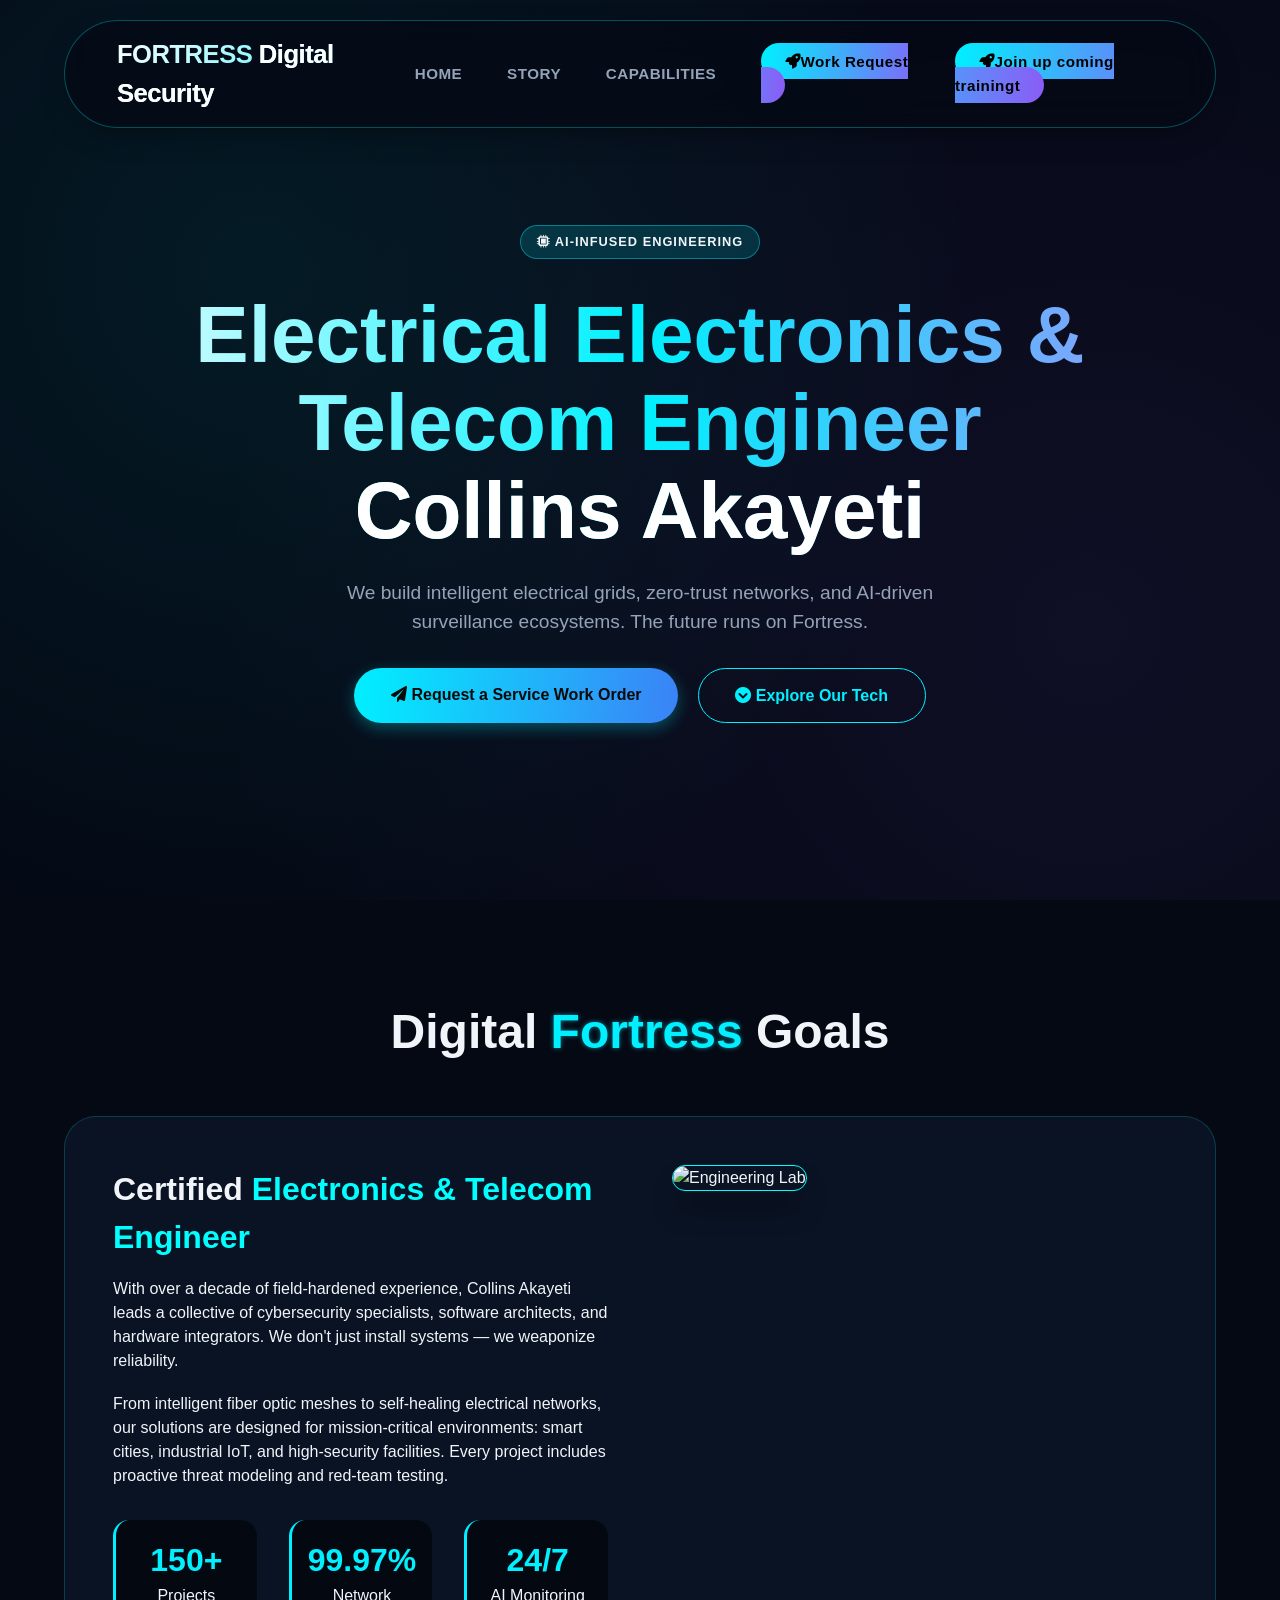
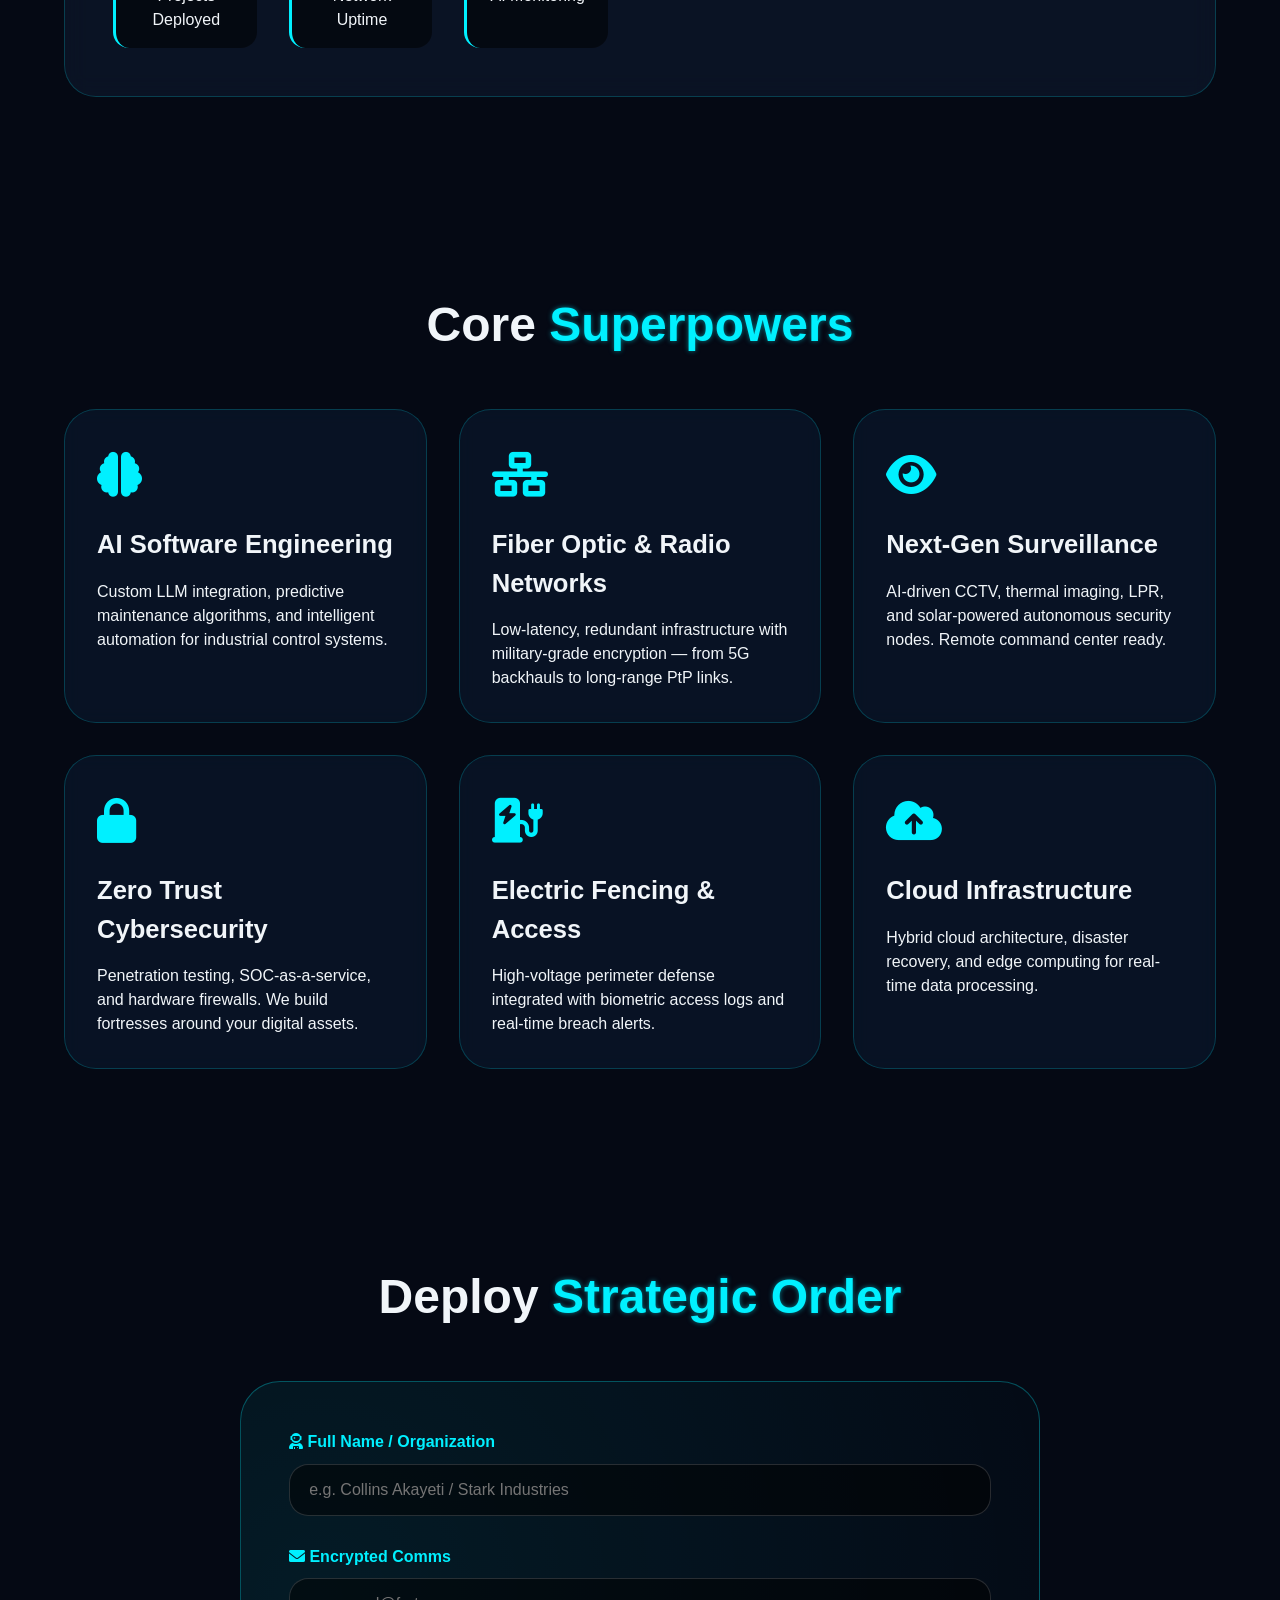
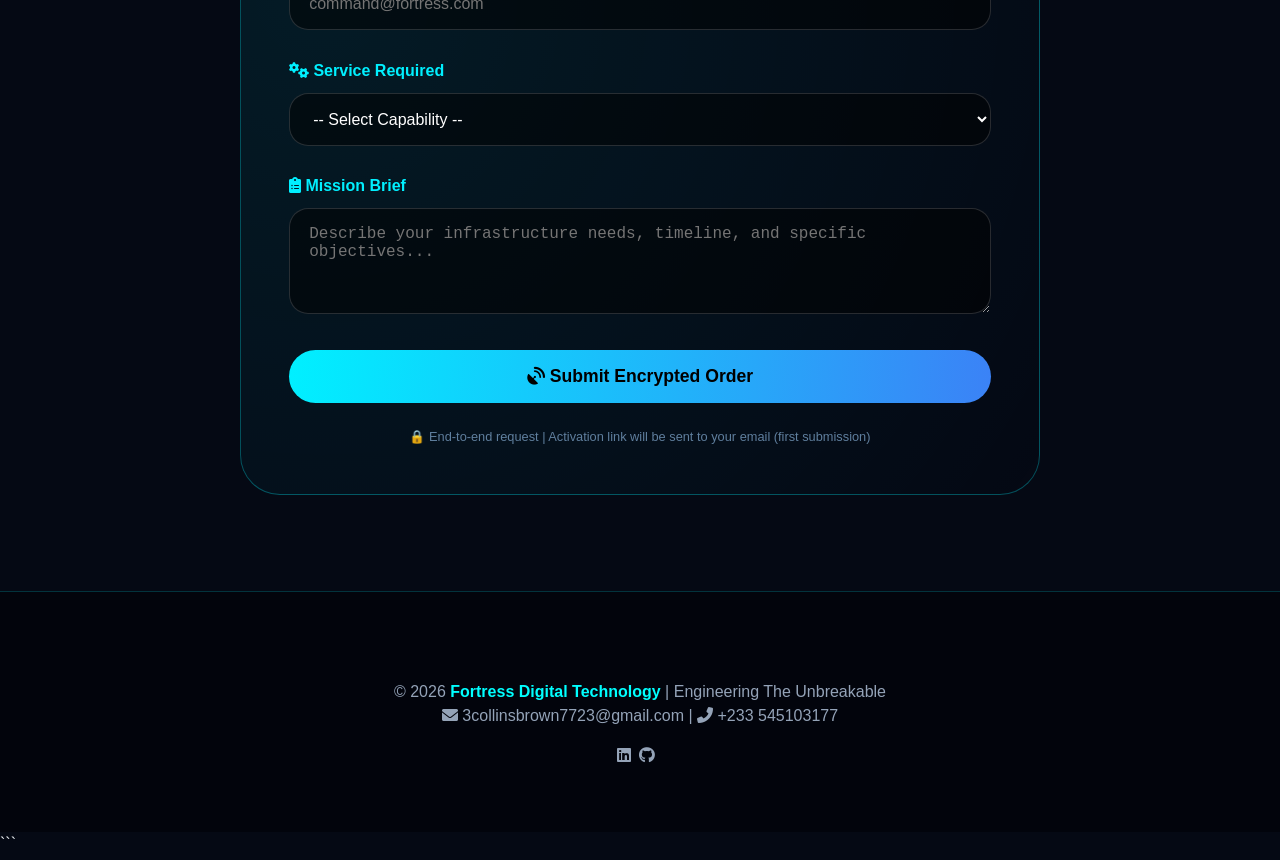
==== commit 16bc1463: "Update index.html" ====
--- a/index.html
+++ b/index.html
@@ -469,6 +469,7 @@
         <li><a href="#about">STORY</a></li>
         <li><a href="#services">CAPABILITIES</a></li>
         <li><a href="#workorder" class="nav-cta"><i class="fas fa-rocket"></i>Work Request</a></li>
+         <li><a href="#workorder" class="nav-cta"><i class="fas fa-rocket"></i>Join up coming trainingt</a></li>
     </ul>
     <button class="menu-btn" id="menuToggle"><i class="fas fa-bars"></i></button>
 </nav>
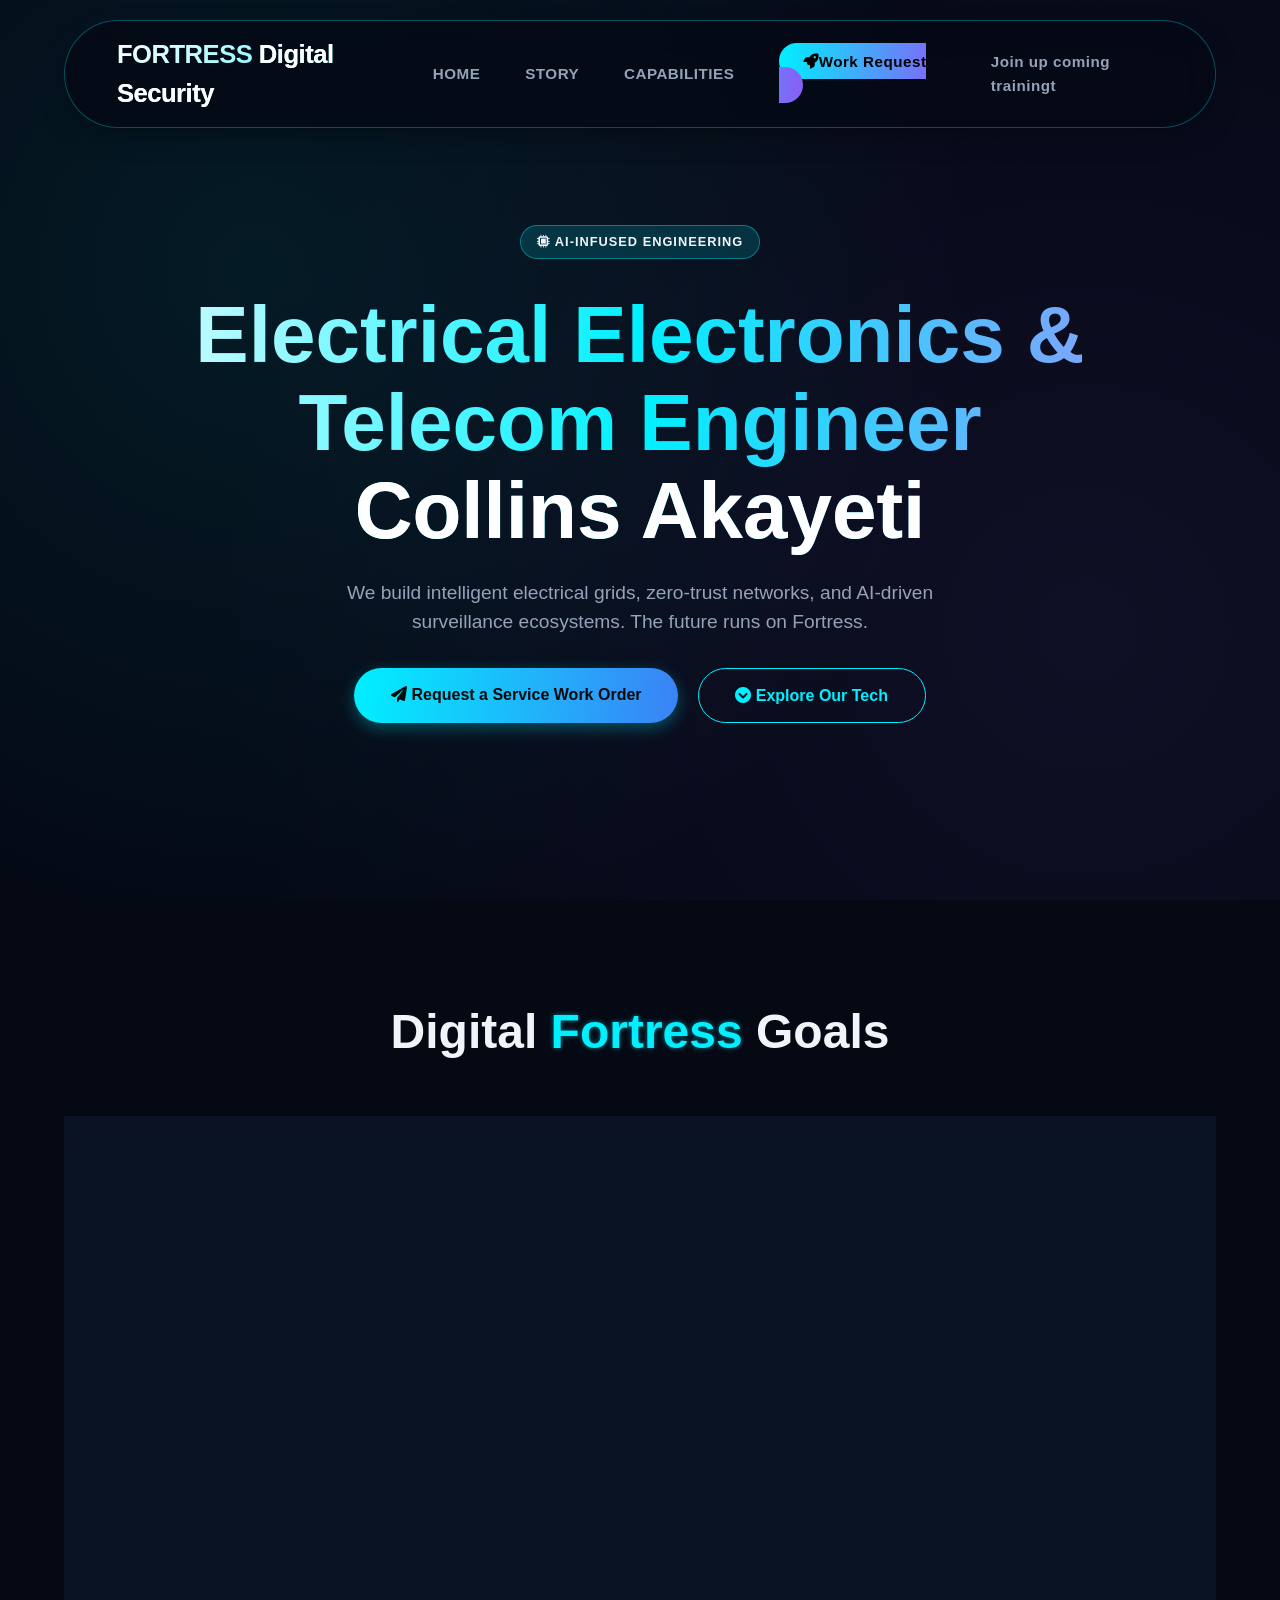
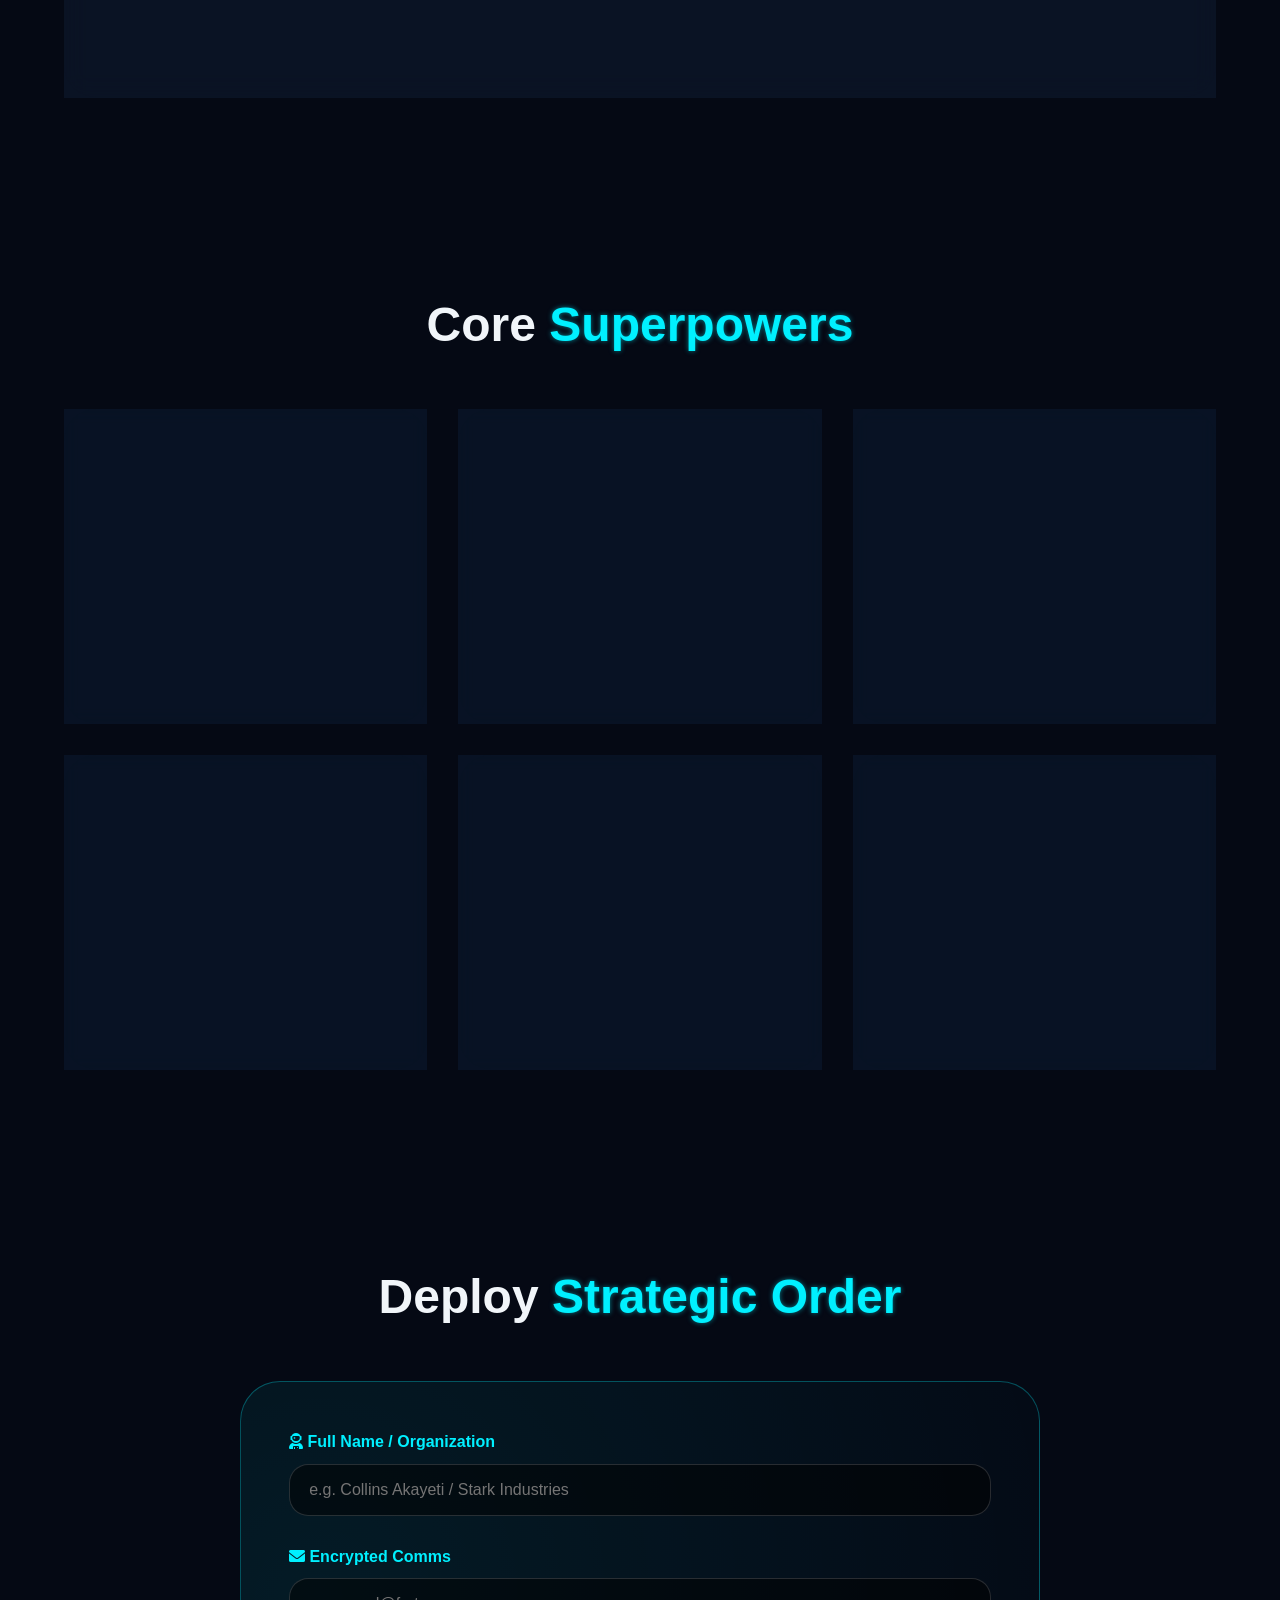
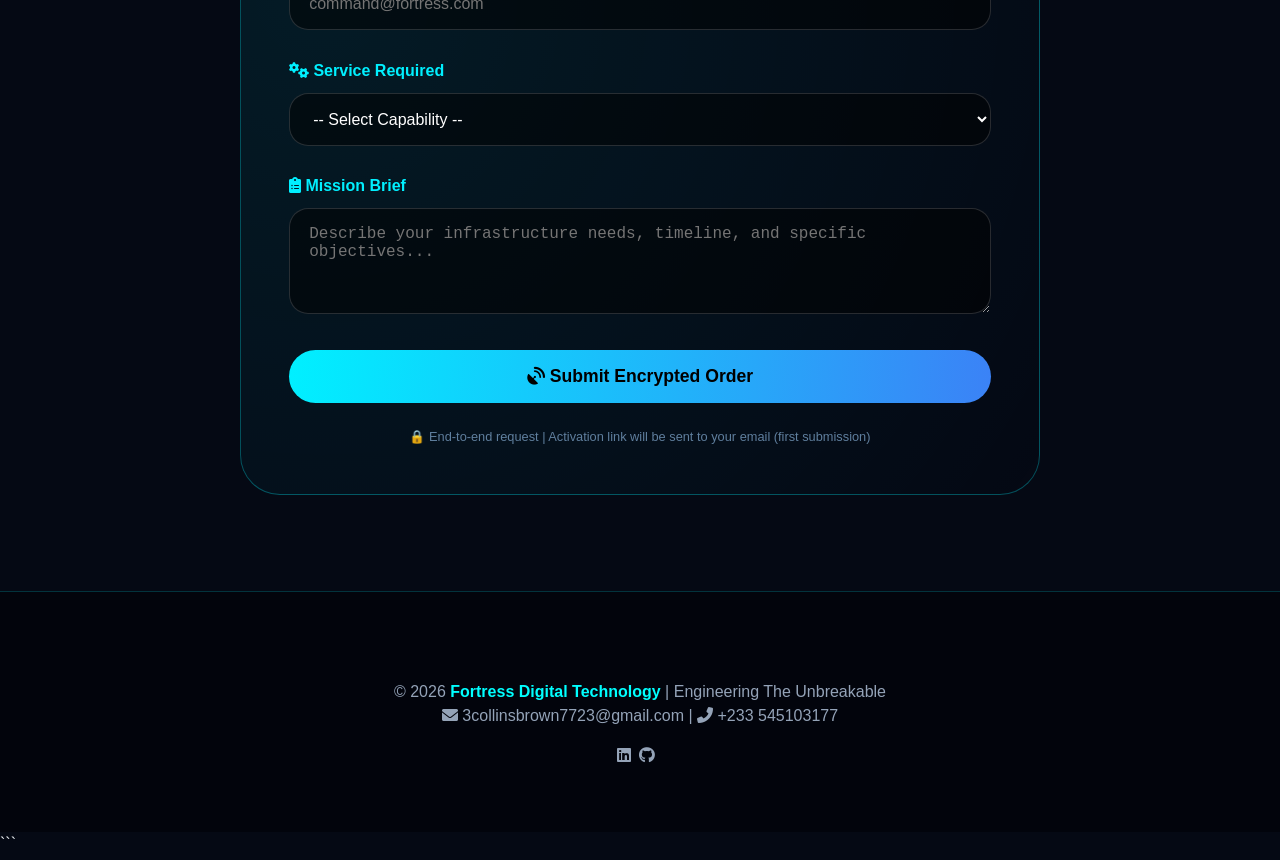
==== commit 51db7e61: "Update index.html" ====
--- a/index.html
+++ b/index.html
@@ -469,7 +469,7 @@
         <li><a href="#about">STORY</a></li>
         <li><a href="#services">CAPABILITIES</a></li>
         <li><a href="#workorder" class="nav-cta"><i class="fas fa-rocket"></i>Work Request</a></li>
-         <li><a href="#workorder" class="nav-cta"><i class="fas fa-rocket"></i>Join up coming trainingt</a></li>
+         <li><a href="/profile/cloudservices.html">Join up coming trainingt</a></li>
     </ul>
     <button class="menu-btn" id="menuToggle"><i class="fas fa-bars"></i></button>
 </nav>
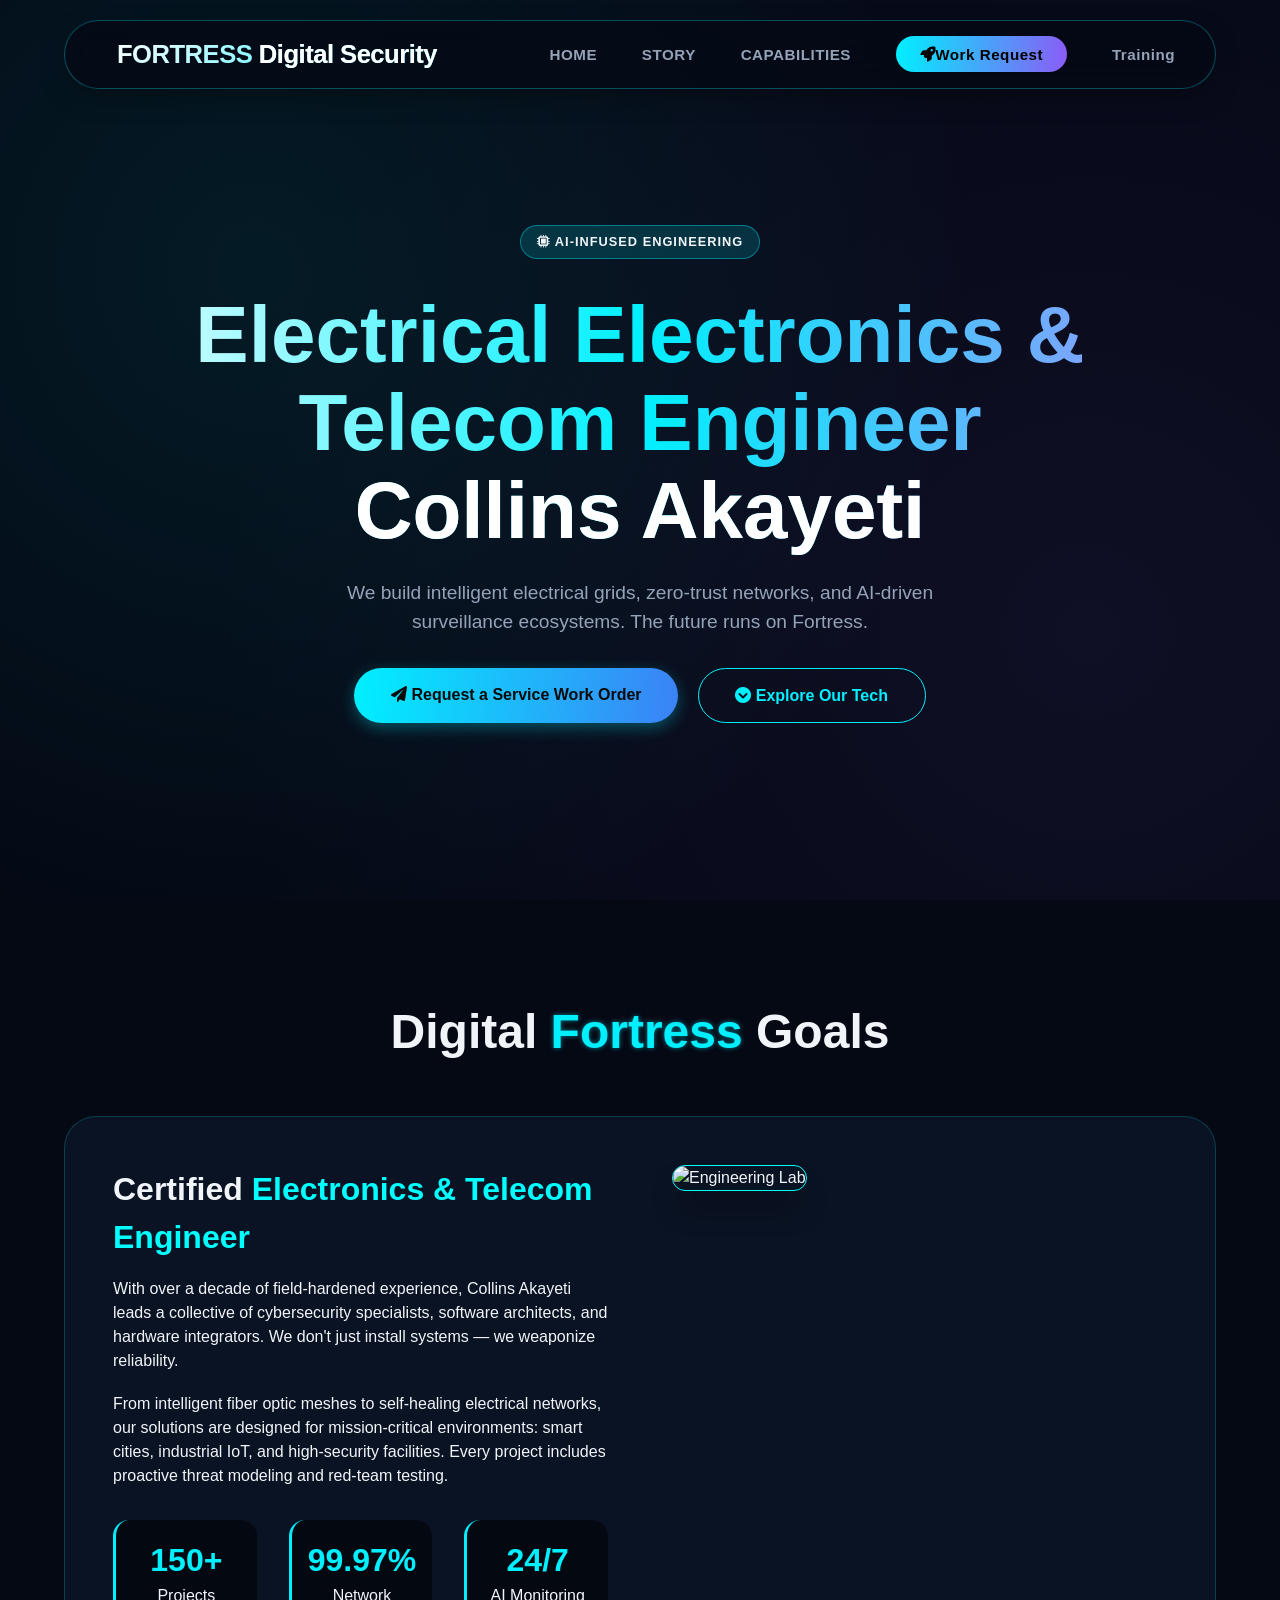
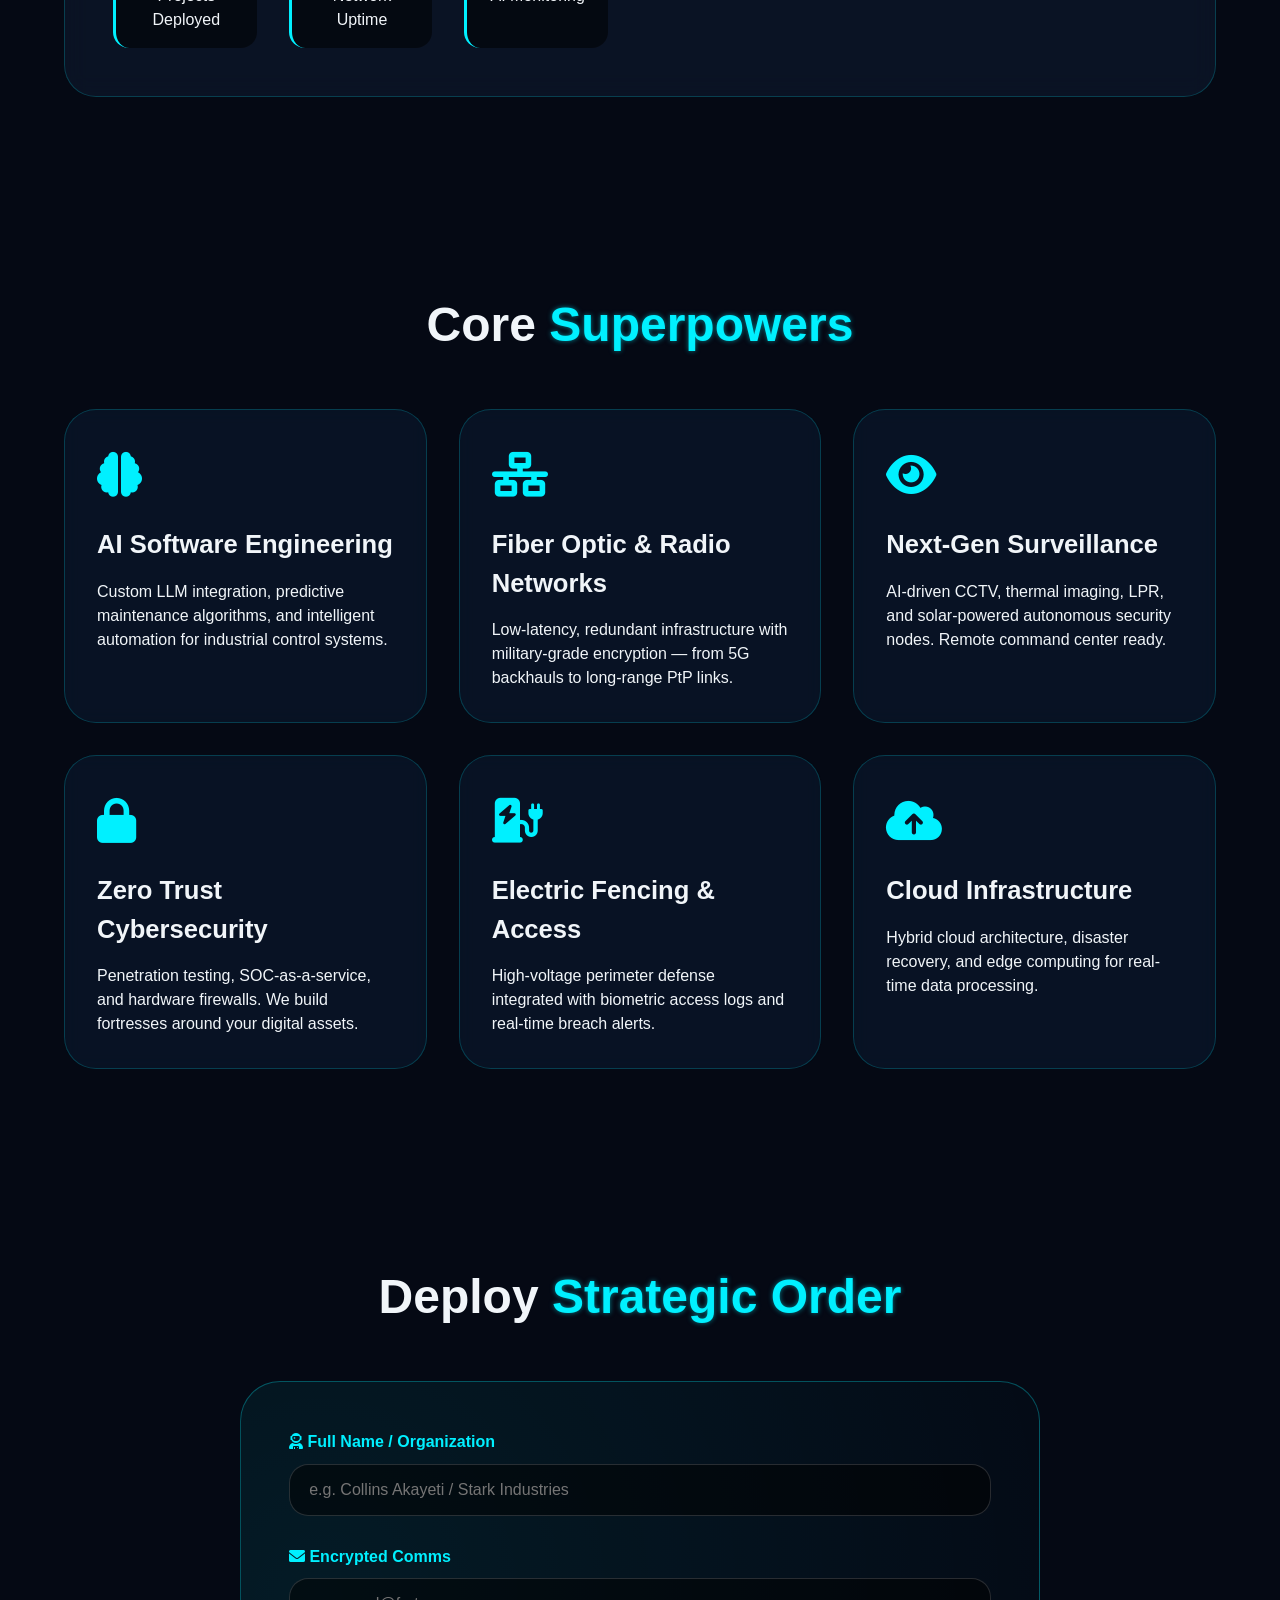
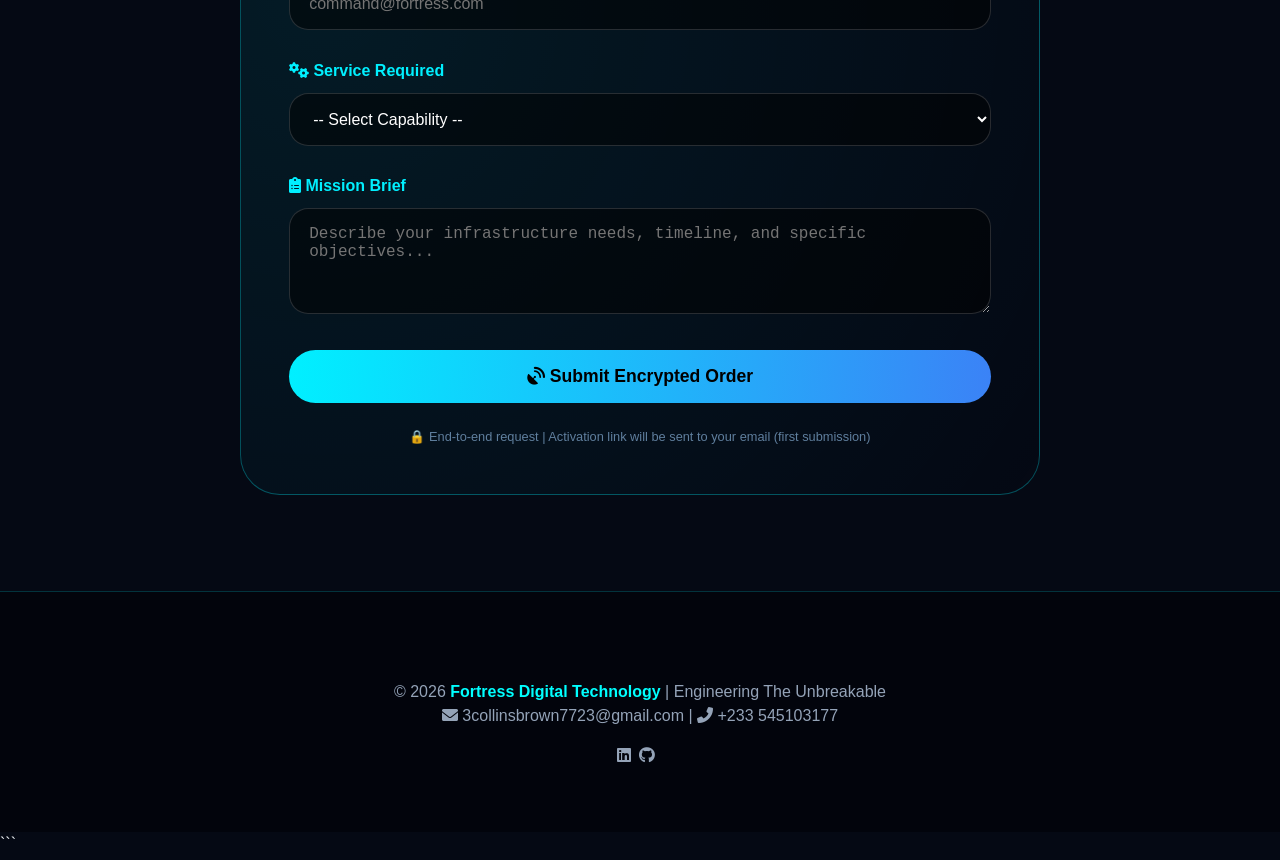
==== commit bd0c25cd: "Update index.html" ====
--- a/index.html
+++ b/index.html
@@ -469,7 +469,7 @@
         <li><a href="#about">STORY</a></li>
         <li><a href="#services">CAPABILITIES</a></li>
         <li><a href="#workorder" class="nav-cta"><i class="fas fa-rocket"></i>Work Request</a></li>
-         <li><a href="/profile/cloudservices.html">Join up coming trainingt</a></li>
+         <li><a href="/profile/cloudservices.html">Training</a></li>
     </ul>
     <button class="menu-btn" id="menuToggle"><i class="fas fa-bars"></i></button>
 </nav>
